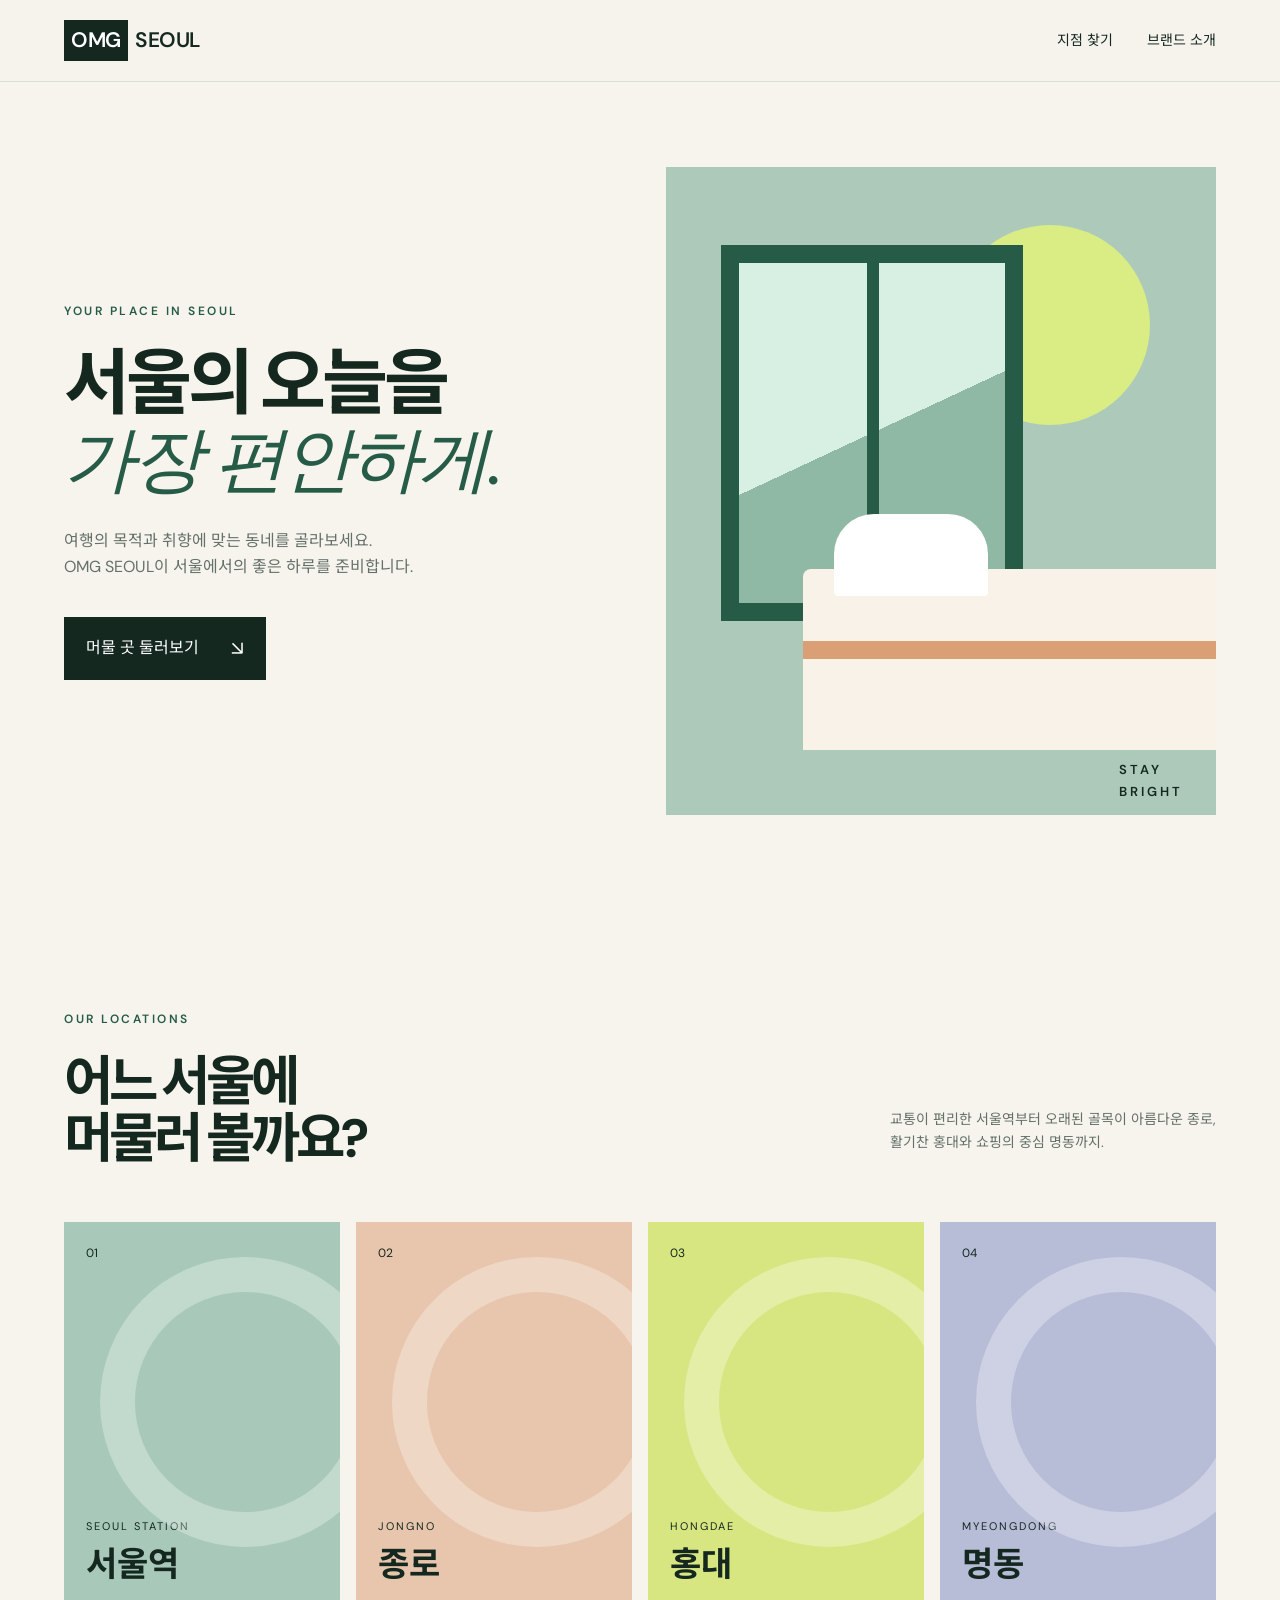
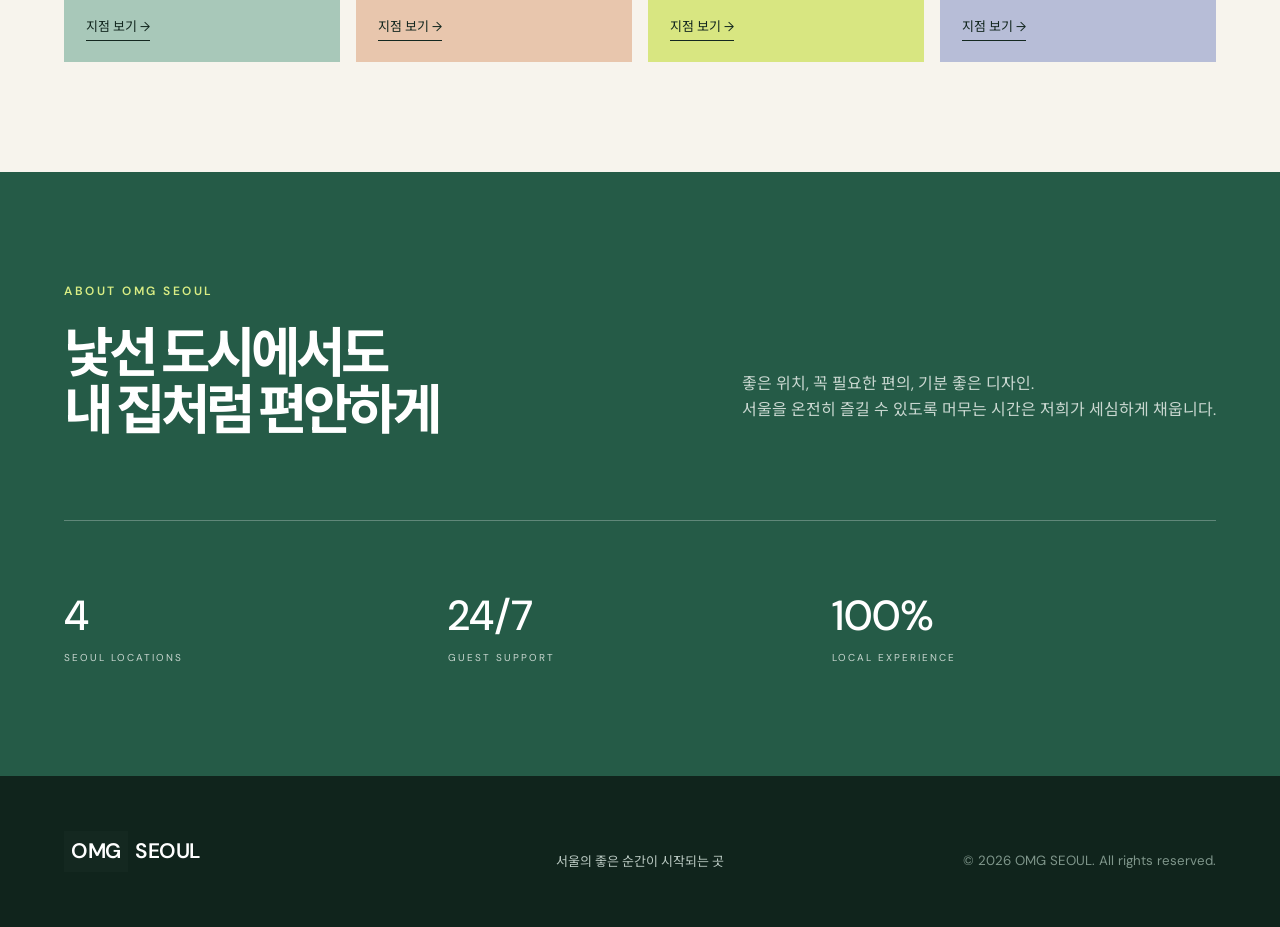
==== index.html @ 1f84d7d9 "Build responsive OMG SEOUL accommodation site" ====
<!doctype html>
<html lang="ko">
<head>
  <meta charset="utf-8">
  <meta name="viewport" content="width=device-width, initial-scale=1">
  <meta name="description" content="서울역, 종로, 홍대, 명동에서 만나는 편안한 서울 스테이, OMG SEOUL">
  <title>OMG SEOUL | 서울에서 만나는 나만의 스테이</title>
  <link rel="stylesheet" href="css/style.css">
  <script src="js/site.js" defer></script>
</head>
<body>
  <header class="site-header">
    <a class="brand" href="index.html" aria-label="OMG SEOUL 홈"><span>OMG</span> SEOUL</a>
    <nav aria-label="주요 메뉴">
      <a href="#locations">지점 찾기</a><a href="#about">브랜드 소개</a>
    </nav>
  </header>

  <main>
    <section class="hero">
      <div class="hero-copy">
        <p class="eyebrow">YOUR PLACE IN SEOUL</p>
        <h1>서울의 오늘을<br><em>가장 편안하게.</em></h1>
        <p class="hero-lead">여행의 목적과 취향에 맞는 동네를 골라보세요.<br>OMG SEOUL이 서울에서의 좋은 하루를 준비합니다.</p>
        <a class="button button-dark" href="#locations">머물 곳 둘러보기 <span>↘</span></a>
      </div>
      <div class="hero-visual" role="img" aria-label="햇살이 드는 OMG SEOUL 객실 일러스트">
        <div class="sun"></div><div class="window"></div><div class="bed"><span></span></div>
        <p>STAY<br>BRIGHT</p>
      </div>
    </section>

    <section class="locations section" id="locations">
      <div class="section-heading">
        <div><p class="eyebrow">OUR LOCATIONS</p><h2>어느 서울에<br>머물러 볼까요?</h2></div>
        <p>교통이 편리한 서울역부터 오래된 골목이 아름다운 종로,<br>활기찬 홍대와 쇼핑의 중심 명동까지.</p>
      </div>
      <div class="location-grid">
        <a class="location-card card-seoul" href="seoul-station.html"><span class="card-number">01</span><div><p>SEOUL STATION</p><h3>서울역</h3><span class="card-link">지점 보기 →</span></div></a>
        <a class="location-card card-jongno" href="jongno.html"><span class="card-number">02</span><div><p>JONGNO</p><h3>종로</h3><span class="card-link">지점 보기 →</span></div></a>
        <a class="location-card card-hongdae" href="hongdae.html"><span class="card-number">03</span><div><p>HONGDAE</p><h3>홍대</h3><span class="card-link">지점 보기 →</span></div></a>
        <a class="location-card card-myeongdong" href="myeongdong.html"><span class="card-number">04</span><div><p>MYEONGDONG</p><h3>명동</h3><span class="card-link">지점 보기 →</span></div></a>
      </div>
    </section>

    <section class="about section" id="about">
      <p class="eyebrow">ABOUT OMG SEOUL</p>
      <div><h2>낯선 도시에서도<br>내 집처럼 편안하게</h2><p>좋은 위치, 꼭 필요한 편의, 기분 좋은 디자인.<br>서울을 온전히 즐길 수 있도록 머무는 시간은 저희가 세심하게 채웁니다.</p></div>
      <ul><li><strong>4</strong><span>SEOUL LOCATIONS</span></li><li><strong>24/7</strong><span>GUEST SUPPORT</span></li><li><strong>100%</strong><span>LOCAL EXPERIENCE</span></li></ul>
    </section>
  </main>
  <footer><a class="brand" href="index.html"><span>OMG</span> SEOUL</a><p>서울의 좋은 순간이 시작되는 곳</p><small>© 2026 OMG SEOUL. All rights reserved.</small></footer>
</body>
</html>
---- css/style.css ----
@import url('https://fonts.googleapis.com/css2?family=DM+Sans:wght@400;500;600&family=Noto+Sans+KR:wght@400;500;600;700&display=swap');
:root{--ink:#142820;--cream:#f7f4ed;--green:#255b47;--lime:#d9ed84;--line:#d8ded7;--white:#fff;--muted:#647169}*{box-sizing:border-box}html{scroll-behavior:smooth}body{margin:0;background:var(--cream);color:var(--ink);font-family:'DM Sans','Noto Sans KR',sans-serif;line-height:1.65}a{color:inherit;text-decoration:none}.site-header{height:82px;padding:0 5vw;display:flex;align-items:center;justify-content:space-between;background:rgba(247,244,237,.94);border-bottom:1px solid var(--line);position:relative;z-index:5}.brand{font-size:21px;font-weight:600;letter-spacing:-.5px}.brand span{display:inline-block;background:var(--ink);color:white;padding:3px 7px;margin-right:3px}.site-header nav{display:flex;gap:34px;font-size:14px}.hero{min-height:calc(100vh - 82px);display:grid;grid-template-columns:1fr 1fr;padding:5vw;gap:4vw;align-items:center}.eyebrow{font-size:12px;font-weight:600;letter-spacing:2.5px;color:var(--green);margin:0 0 24px}.hero h1,.section h2,.property-title{font-size:clamp(44px,5.6vw,82px);line-height:1.06;letter-spacing:-4px;margin:0}.hero h1 em{font-family:serif;font-weight:400;color:var(--green)}.hero-lead{color:var(--muted);font-size:16px;margin:30px 0 36px}.button{border:0;display:inline-flex;align-items:center;justify-content:center;gap:32px;padding:15px 22px;font:600 14px inherit;cursor:pointer}.button-dark{background:var(--ink);color:white}.button-dark span{font-size:20px}.hero-visual{height:min(650px,72vh);background:#adc9ba;position:relative;overflow:hidden}.sun{width:200px;height:200px;border-radius:50%;background:var(--lime);position:absolute;right:12%;top:9%}.window{position:absolute;width:55%;height:58%;left:10%;top:12%;border:18px solid var(--green);background:linear-gradient(155deg,#d8f0e4 50%,#8fb9a5 50%)}.window:after{content:"";position:absolute;left:48%;top:0;width:12px;height:100%;background:var(--green)}.bed{position:absolute;width:80%;height:28%;background:#f8f2e8;right:-5%;bottom:10%;border-radius:8px 0 0 0}.bed:before{content:"";position:absolute;width:35%;height:45%;background:#fff;left:7%;top:-30%;border-radius:40px 40px 4px 4px}.bed span{position:absolute;inset:40% 0 auto;height:18px;background:#db9f76}.hero-visual>p{position:absolute;right:6%;bottom:0;font-weight:600;font-size:13px;letter-spacing:3px}.section{padding:110px 5vw}.section-heading{display:flex;justify-content:space-between;align-items:end;margin-bottom:54px}.section h2{font-size:clamp(38px,4.2vw,62px)}.section-heading>p{color:var(--muted);font-size:14px}.location-grid{display:grid;grid-template-columns:repeat(4,1fr);gap:16px}.location-card{height:440px;padding:22px;display:flex;flex-direction:column;justify-content:space-between;transition:transform .25s,box-shadow .25s;overflow:hidden;position:relative}.location-card:hover{transform:translateY(-7px);box-shadow:0 18px 35px #1834291e}.location-card:before{content:"";position:absolute;width:220px;height:220px;border-radius:50%;right:-50px;top:35px;border:35px solid rgba(255,255,255,.3)}.card-seoul{background:#a8c8b9}.card-jongno{background:#e8c6ad}.card-hongdae{background:#d8e681}.card-myeongdong{background:#b7bdd7}.card-number{font-size:12px}.location-card p{font-size:11px;letter-spacing:2px;margin:0}.location-card h3{font-size:34px;margin:2px 0 20px}.card-link{font-size:13px;border-bottom:1px solid;padding-bottom:5px}.about{background:var(--green);color:white}.about>.eyebrow{color:var(--lime)}.about>div{display:flex;align-items:end;justify-content:space-between}.about>div p{color:#c9d7d0}.about ul{list-style:none;padding:60px 0 0;margin:80px 0 0;border-top:1px solid #ffffff45;display:grid;grid-template-columns:repeat(3,1fr)}.about li{display:flex;flex-direction:column}.about strong{font-size:42px;font-weight:500}.about li span{font-size:10px;letter-spacing:2px;color:#c9d7d0}footer{padding:55px 5vw;background:#10241c;color:white;display:grid;grid-template-columns:1fr 1fr 1fr;align-items:end}footer p{margin:0;text-align:center;color:#b8c7c0;font-size:13px}footer small{text-align:right;color:#7f968b}
/* property */.property-hero{padding:70px 5vw 50px}.breadcrumb{font-size:12px;color:var(--muted);margin-bottom:55px}.breadcrumb span{margin:0 10px}.property-title{font-size:clamp(48px,7vw,90px)}.property-title small{font-size:12px;letter-spacing:3px;display:block;color:var(--green);margin-bottom:18px}.property-subtitle{display:flex;justify-content:space-between;align-items:end;margin-top:35px;color:var(--muted)}.property-subtitle p{max-width:530px}.property-gallery{margin:0 5vw;display:grid;grid-template-columns:2fr 1fr;grid-template-rows:240px 240px;gap:12px}.photo-placeholder{background:#ccd9d2;display:flex;align-items:center;justify-content:center;color:#4b695c;font-size:12px;letter-spacing:2px;position:relative;overflow:hidden}.photo-placeholder:first-child{grid-row:1/3;background:linear-gradient(145deg,#abc8b8,#e8e0ce)}.photo-placeholder:before{content:"";width:48%;height:40%;background:#f7f4ed;position:absolute;bottom:12%;left:28%;box-shadow:0 -30px 0 #fff}.photo-placeholder span{position:relative;z-index:1;background:#ffffffbb;padding:8px 12px}.property-content{padding:100px 5vw;display:grid;grid-template-columns:minmax(0,2fr) minmax(280px,1fr);gap:9vw}.info-section{padding:45px 0;border-top:1px solid var(--line)}.info-section:first-child{padding-top:0;border:0}.info-section h2{font-size:27px;letter-spacing:-1px;margin:0 0 20px}.info-section p{color:var(--muted)}.room-card{background:white;padding:25px;display:flex;justify-content:space-between;align-items:center;margin-top:18px}.room-card strong{display:block}.room-card span{font-size:13px;color:var(--muted)}.amenities{display:grid;grid-template-columns:repeat(3,1fr);gap:12px;padding:0;list-style:none}.amenities li{background:#e9eee9;padding:19px 15px;font-size:13px}.amenities b{display:block;font-size:20px;margin-bottom:5px}.time-grid{display:grid;grid-template-columns:1fr 1fr;gap:12px}.time-grid div{border:1px solid var(--line);padding:20px}.time-grid span{font-size:11px;letter-spacing:1.5px;color:var(--muted)}.time-grid strong{font-size:21px;display:block}.map{height:260px;background:#dce2d9;position:relative;display:flex;align-items:center;justify-content:center;color:var(--green);font-size:13px}.map:before,.map:after{content:"";position:absolute;background:#c0cabf}.map:before{width:100%;height:2px;transform:rotate(-16deg)}.map:after{height:100%;width:2px;transform:rotate(25deg)}.pin{width:46px;height:46px;border-radius:50% 50% 50% 0;background:var(--green);transform:rotate(-45deg);z-index:1}.pin:after{content:"";width:14px;height:14px;background:var(--lime);position:absolute;border-radius:50%;top:16px;left:16px}.booking-card{background:var(--white);padding:30px;position:sticky;top:30px;align-self:start;box-shadow:0 12px 35px #15281f12}.booking-card h2{font-size:23px;margin-top:0}.booking-card p{color:var(--muted);font-size:13px}.booking-button{width:100%;background:var(--green);color:white;margin-top:20px}.booking-note{display:none;padding:13px;background:#f0f3e7;color:var(--green)!important;text-align:center}.booking-note.show{display:block}.booking-meta{border-top:1px solid var(--line);margin-top:25px;padding-top:20px;font-size:12px;color:var(--muted)}
@media(max-width:800px){.site-header{height:66px}.site-header nav{gap:18px}.site-header nav a:last-child{display:none}.hero{grid-template-columns:1fr;padding:55px 5vw}.hero h1,.property-title{letter-spacing:-2.5px}.hero-visual{height:440px}.section{padding:75px 5vw}.section-heading,.about>div{display:block}.section-heading>p,.about>div p{margin-top:30px}.location-grid{grid-template-columns:1fr 1fr}.location-card{height:330px}.about ul{margin-top:50px;padding-top:35px}.about strong{font-size:30px}footer{grid-template-columns:1fr;gap:18px;text-align:center}footer p,footer small{text-align:center}.property-hero{padding-top:40px}.property-subtitle{display:block}.property-gallery{grid-template-columns:1fr 1fr;grid-template-rows:330px 150px}.photo-placeholder:first-child{grid-column:1/3;grid-row:auto}.property-content{grid-template-columns:1fr;padding-top:70px}.booking-card{position:static;grid-row:1}.amenities{grid-template-columns:1fr 1fr}}
@media(max-width:480px){.brand{font-size:17px}.site-header nav{font-size:12px}.hero{min-height:auto}.hero h1{font-size:45px}.hero-visual{height:350px}.window{border-width:12px}.location-grid{grid-template-columns:1fr}.location-card{height:270px}.about ul{grid-template-columns:1fr;gap:28px}.property-gallery{grid-template-rows:260px 120px}.property-content{gap:40px}.amenities{grid-template-columns:1fr 1fr}.room-card{align-items:flex-start;gap:15px}.time-grid{grid-template-columns:1fr}}
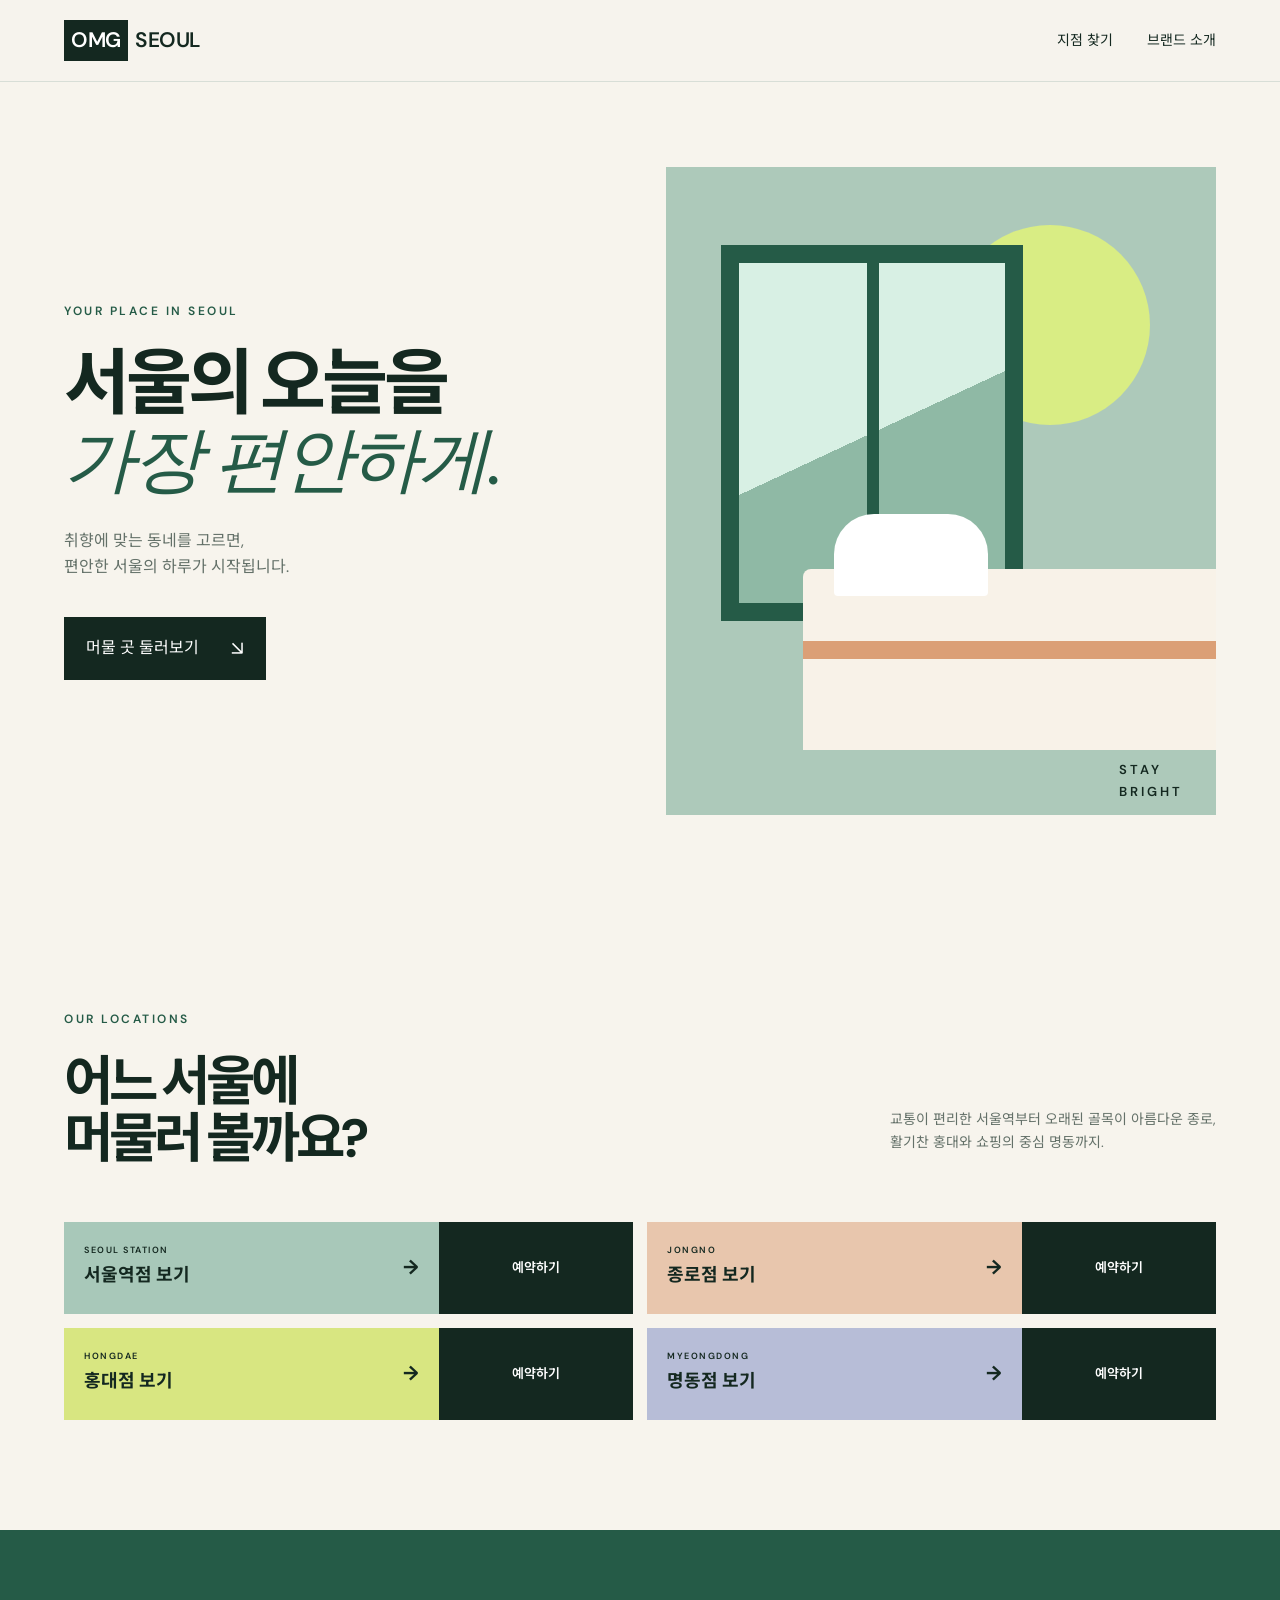
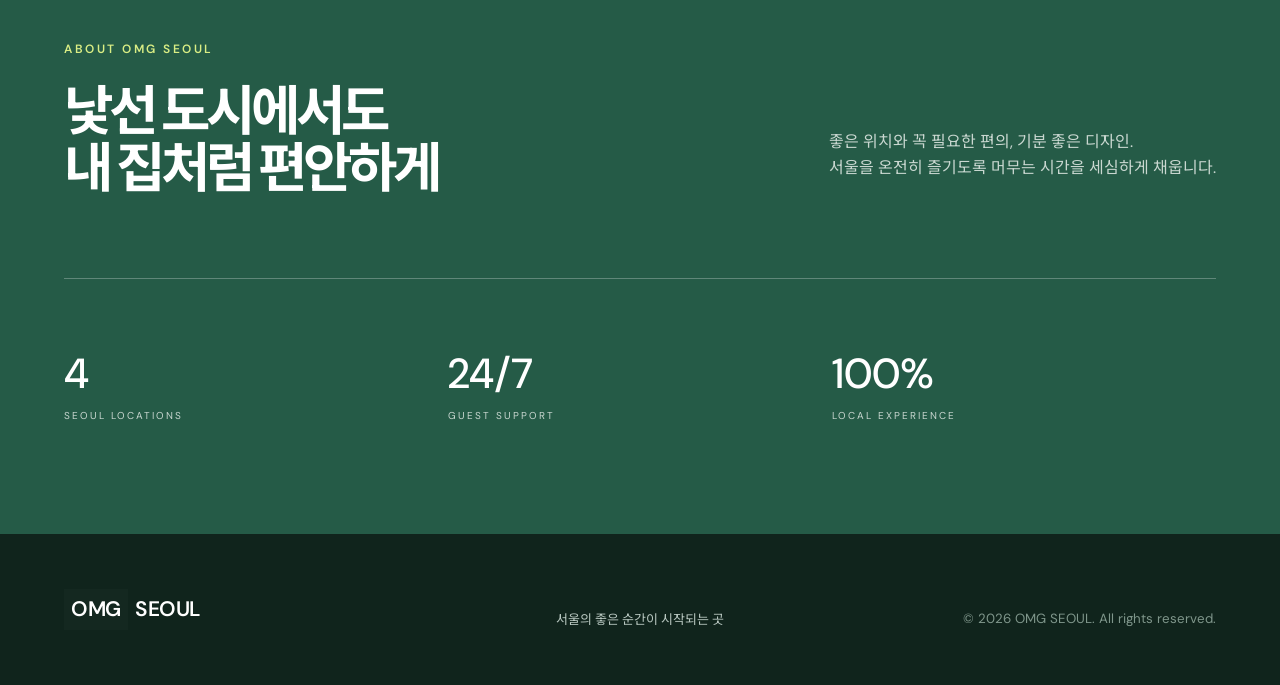
==== commit 50d68ed5: "Optimize OMG Seoul pages for mobile" ====
--- a/index.html
+++ b/index.html
@@ -21,7 +21,7 @@
       <div class="hero-copy">
         <p class="eyebrow">YOUR PLACE IN SEOUL</p>
         <h1>서울의 오늘을<br><em>가장 편안하게.</em></h1>
-        <p class="hero-lead">여행의 목적과 취향에 맞는 동네를 골라보세요.<br>OMG SEOUL이 서울에서의 좋은 하루를 준비합니다.</p>
+        <p class="hero-lead">취향에 맞는 동네를 고르면,<br>편안한 서울의 하루가 시작됩니다.</p>
         <a class="button button-dark" href="#locations">머물 곳 둘러보기 <span>↘</span></a>
       </div>
       <div class="hero-visual" role="img" aria-label="햇살이 드는 OMG SEOUL 객실 일러스트">
@@ -36,16 +36,16 @@
         <p>교통이 편리한 서울역부터 오래된 골목이 아름다운 종로,<br>활기찬 홍대와 쇼핑의 중심 명동까지.</p>
       </div>
       <div class="location-grid">
-        <a class="location-card card-seoul" href="seoul-station.html"><span class="card-number">01</span><div><p>SEOUL STATION</p><h3>서울역</h3><span class="card-link">지점 보기 →</span></div></a>
-        <a class="location-card card-jongno" href="jongno.html"><span class="card-number">02</span><div><p>JONGNO</p><h3>종로</h3><span class="card-link">지점 보기 →</span></div></a>
-        <a class="location-card card-hongdae" href="hongdae.html"><span class="card-number">03</span><div><p>HONGDAE</p><h3>홍대</h3><span class="card-link">지점 보기 →</span></div></a>
-        <a class="location-card card-myeongdong" href="myeongdong.html"><span class="card-number">04</span><div><p>MYEONGDONG</p><h3>명동</h3><span class="card-link">지점 보기 →</span></div></a>
+        <div class="location-row card-seoul"><a class="location-detail" href="seoul-station.html"><span><small>SEOUL STATION</small>서울역점 보기</span><b>→</b></a><a class="location-book" href="https://beds24.com/booking2.php?propid=257061" target="_blank" rel="noopener noreferrer">예약하기</a></div>
+        <div class="location-row card-jongno"><a class="location-detail" href="jongno.html"><span><small>JONGNO</small>종로점 보기</span><b>→</b></a><a class="location-book" href="https://beds24.com/booking2.php?propid=263294" target="_blank" rel="noopener noreferrer">예약하기</a></div>
+        <div class="location-row card-hongdae"><a class="location-detail" href="hongdae.html"><span><small>HONGDAE</small>홍대점 보기</span><b>→</b></a><a class="location-book" href="https://beds24.com/booking2.php?propid=263281" target="_blank" rel="noopener noreferrer">예약하기</a></div>
+        <div class="location-row card-myeongdong"><a class="location-detail" href="myeongdong.html"><span><small>MYEONGDONG</small>명동점 보기</span><b>→</b></a><a class="location-book" href="https://beds24.com/booking2.php?propid=329251" target="_blank" rel="noopener noreferrer">예약하기</a></div>
       </div>
     </section>
 
     <section class="about section" id="about">
       <p class="eyebrow">ABOUT OMG SEOUL</p>
-      <div><h2>낯선 도시에서도<br>내 집처럼 편안하게</h2><p>좋은 위치, 꼭 필요한 편의, 기분 좋은 디자인.<br>서울을 온전히 즐길 수 있도록 머무는 시간은 저희가 세심하게 채웁니다.</p></div>
+      <div><h2>낯선 도시에서도<br>내 집처럼 편안하게</h2><p>좋은 위치와 꼭 필요한 편의, 기분 좋은 디자인.<br>서울을 온전히 즐기도록 머무는 시간을 세심하게 채웁니다.</p></div>
       <ul><li><strong>4</strong><span>SEOUL LOCATIONS</span></li><li><strong>24/7</strong><span>GUEST SUPPORT</span></li><li><strong>100%</strong><span>LOCAL EXPERIENCE</span></li></ul>
     </section>
   </main>
--- a/css/style.css
+++ b/css/style.css
@@ -3,3 +3,17 @@
 /* property */.property-hero{padding:70px 5vw 50px}.breadcrumb{font-size:12px;color:var(--muted);margin-bottom:55px}.breadcrumb span{margin:0 10px}.property-title{font-size:clamp(48px,7vw,90px)}.property-title small{font-size:12px;letter-spacing:3px;display:block;color:var(--green);margin-bottom:18px}.property-subtitle{display:flex;justify-content:space-between;align-items:end;margin-top:35px;color:var(--muted)}.property-subtitle p{max-width:530px}.property-gallery{margin:0 5vw;display:grid;grid-template-columns:2fr 1fr;grid-template-rows:240px 240px;gap:12px}.photo-placeholder{background:#ccd9d2;display:flex;align-items:center;justify-content:center;color:#4b695c;font-size:12px;letter-spacing:2px;position:relative;overflow:hidden}.photo-placeholder:first-child{grid-row:1/3;background:linear-gradient(145deg,#abc8b8,#e8e0ce)}.photo-placeholder:before{content:"";width:48%;height:40%;background:#f7f4ed;position:absolute;bottom:12%;left:28%;box-shadow:0 -30px 0 #fff}.photo-placeholder span{position:relative;z-index:1;background:#ffffffbb;padding:8px 12px}.property-content{padding:100px 5vw;display:grid;grid-template-columns:minmax(0,2fr) minmax(280px,1fr);gap:9vw}.info-section{padding:45px 0;border-top:1px solid var(--line)}.info-section:first-child{padding-top:0;border:0}.info-section h2{font-size:27px;letter-spacing:-1px;margin:0 0 20px}.info-section p{color:var(--muted)}.room-card{background:white;padding:25px;display:flex;justify-content:space-between;align-items:center;margin-top:18px}.room-card strong{display:block}.room-card span{font-size:13px;color:var(--muted)}.amenities{display:grid;grid-template-columns:repeat(3,1fr);gap:12px;padding:0;list-style:none}.amenities li{background:#e9eee9;padding:19px 15px;font-size:13px}.amenities b{display:block;font-size:20px;margin-bottom:5px}.time-grid{display:grid;grid-template-columns:1fr 1fr;gap:12px}.time-grid div{border:1px solid var(--line);padding:20px}.time-grid span{font-size:11px;letter-spacing:1.5px;color:var(--muted)}.time-grid strong{font-size:21px;display:block}.map{height:260px;background:#dce2d9;position:relative;display:flex;align-items:center;justify-content:center;color:var(--green);font-size:13px}.map:before,.map:after{content:"";position:absolute;background:#c0cabf}.map:before{width:100%;height:2px;transform:rotate(-16deg)}.map:after{height:100%;width:2px;transform:rotate(25deg)}.pin{width:46px;height:46px;border-radius:50% 50% 50% 0;background:var(--green);transform:rotate(-45deg);z-index:1}.pin:after{content:"";width:14px;height:14px;background:var(--lime);position:absolute;border-radius:50%;top:16px;left:16px}.booking-card{background:var(--white);padding:30px;position:sticky;top:30px;align-self:start;box-shadow:0 12px 35px #15281f12}.booking-card h2{font-size:23px;margin-top:0}.booking-card p{color:var(--muted);font-size:13px}.booking-button{width:100%;background:var(--green);color:white;margin-top:20px}.booking-note{display:none;padding:13px;background:#f0f3e7;color:var(--green)!important;text-align:center}.booking-note.show{display:block}.booking-meta{border-top:1px solid var(--line);margin-top:25px;padding-top:20px;font-size:12px;color:var(--muted)}
 @media(max-width:800px){.site-header{height:66px}.site-header nav{gap:18px}.site-header nav a:last-child{display:none}.hero{grid-template-columns:1fr;padding:55px 5vw}.hero h1,.property-title{letter-spacing:-2.5px}.hero-visual{height:440px}.section{padding:75px 5vw}.section-heading,.about>div{display:block}.section-heading>p,.about>div p{margin-top:30px}.location-grid{grid-template-columns:1fr 1fr}.location-card{height:330px}.about ul{margin-top:50px;padding-top:35px}.about strong{font-size:30px}footer{grid-template-columns:1fr;gap:18px;text-align:center}footer p,footer small{text-align:center}.property-hero{padding-top:40px}.property-subtitle{display:block}.property-gallery{grid-template-columns:1fr 1fr;grid-template-rows:330px 150px}.photo-placeholder:first-child{grid-column:1/3;grid-row:auto}.property-content{grid-template-columns:1fr;padding-top:70px}.booking-card{position:static;grid-row:1}.amenities{grid-template-columns:1fr 1fr}}
 @media(max-width:480px){.brand{font-size:17px}.site-header nav{font-size:12px}.hero{min-height:auto}.hero h1{font-size:45px}.hero-visual{height:350px}.window{border-width:12px}.location-grid{grid-template-columns:1fr}.location-card{height:270px}.about ul{grid-template-columns:1fr;gap:28px}.property-gallery{grid-template-rows:260px 120px}.property-content{gap:40px}.amenities{grid-template-columns:1fr 1fr}.room-card{align-items:flex-start;gap:15px}.time-grid{grid-template-columns:1fr}}
+
+/* Compact location actions */
+.location-grid{grid-template-columns:1fr 1fr;gap:14px}.location-row{display:grid;grid-template-columns:minmax(0,1.45fr) minmax(108px,.75fr);min-height:92px}.location-detail,.location-book{display:flex;align-items:center;padding:18px 20px}.location-detail{justify-content:space-between;font-size:18px;font-weight:700}.location-detail small{display:block;font-size:9px;line-height:1.2;letter-spacing:1.5px;font-weight:600;margin-bottom:5px}.location-detail b{font-size:20px}.location-book{justify-content:center;background:var(--ink);color:#fff;font-size:13px;font-weight:600}.location-row a{transition:filter .2s,transform .2s}.location-row a:hover{filter:brightness(.94)}.location-row a:focus-visible{outline:3px solid var(--green);outline-offset:-3px}
+
+@media(max-width:800px){
+  body{line-height:1.5;overflow-x:hidden}.site-header{height:56px;padding:0 18px}.site-header nav{gap:14px}.brand span{padding:2px 6px}
+  .hero{min-height:0;grid-template-columns:minmax(0,1.15fr) minmax(120px,.85fr);padding:26px 18px;gap:14px}.hero h1{font-size:clamp(35px,9.8vw,48px);letter-spacing:-2.5px}.hero .eyebrow{margin-bottom:10px}.hero-lead{font-size:13px;margin:14px 0 18px}.hero .button{padding:10px 14px;gap:16px}.hero-visual{height:250px}.sun{width:90px;height:90px}.window{border-width:9px}.bed{bottom:8%}
+  .section{padding:34px 18px}.section-heading{display:flex;align-items:end;margin-bottom:18px;gap:12px}.section-heading h2{font-size:30px;letter-spacing:-1.5px}.section-heading .eyebrow{margin-bottom:8px}.section-heading>p{font-size:11px;line-height:1.5;margin:0;max-width:44%}.location-grid{grid-template-columns:1fr;gap:7px}.location-row{min-height:58px;grid-template-columns:minmax(0,1.55fr) minmax(96px,.75fr)}.location-detail,.location-book{padding:9px 14px}.location-detail{font-size:15px}.location-detail small{font-size:8px;margin-bottom:2px}.location-book{font-size:12px}
+  .about{padding-top:30px;padding-bottom:30px}.about>.eyebrow{margin-bottom:10px}.about>div{display:grid;grid-template-columns:1fr 1fr;gap:18px;align-items:end}.about h2{font-size:27px;letter-spacing:-1.5px}.about>div p{font-size:12px;line-height:1.55;margin:0;display:-webkit-box;-webkit-line-clamp:3;-webkit-box-orient:vertical;overflow:hidden}.about ul{grid-template-columns:repeat(3,1fr);gap:8px;margin:24px 0 0;padding:18px 0 0}.about strong{font-size:24px}.about li span{font-size:8px;letter-spacing:1px}footer{padding:24px 18px;gap:7px}footer p{display:none}
+  .property-hero{padding:25px 18px 22px}.breadcrumb{margin-bottom:18px}.property-title{font-size:42px}.property-title small{margin-bottom:7px}.property-subtitle{display:grid;grid-template-columns:1fr 1fr;gap:18px;margin-top:16px;align-items:end}.property-subtitle h2{font-size:18px;line-height:1.25;margin:0}.property-subtitle p{font-size:12px;line-height:1.5;margin:0;display:-webkit-box;-webkit-line-clamp:3;-webkit-box-orient:vertical;overflow:hidden}.property-gallery{margin:0 18px;display:block;height:180px}.photo-placeholder{display:none;height:100%}.photo-placeholder:first-child{display:flex}.property-content{padding:22px 18px 30px;gap:20px}.booking-card{padding:18px;box-shadow:none;border:1px solid var(--line)}.booking-card .eyebrow{margin-bottom:5px}.booking-card h2{font-size:20px;margin:0}.booking-card p{margin:5px 0}.booking-button{margin-top:10px;padding:11px}.booking-meta{margin-top:10px;padding-top:9px}.info-section{padding:18px 0}.info-section h2{font-size:19px;margin-bottom:9px}.info-section p{font-size:12px;margin:7px 0}.stay-intro .eyebrow{margin-bottom:5px}.room-card{padding:12px;margin-top:8px}.room-card span{font-size:11px}.amenities{grid-template-columns:repeat(3,1fr);gap:6px}.amenities li{padding:9px 7px;font-size:11px}.amenities b{display:inline;font-size:13px;margin-right:3px}.time-grid{grid-template-columns:1fr 1fr;gap:7px}.time-grid div{padding:10px}.time-grid strong{font-size:15px}.map{height:120px}.map span{bottom:10px!important}footer .brand{justify-self:center}
+}
+@media(max-width:480px){
+  .hero{grid-template-columns:1fr 112px}.hero h1{font-size:36px}.hero-visual{height:205px}.hero-visual>p{font-size:8px}.section-heading>p{display:none}.about>div{grid-template-columns:1fr 1.1fr}.property-gallery{height:150px}.property-content{gap:16px}
+}
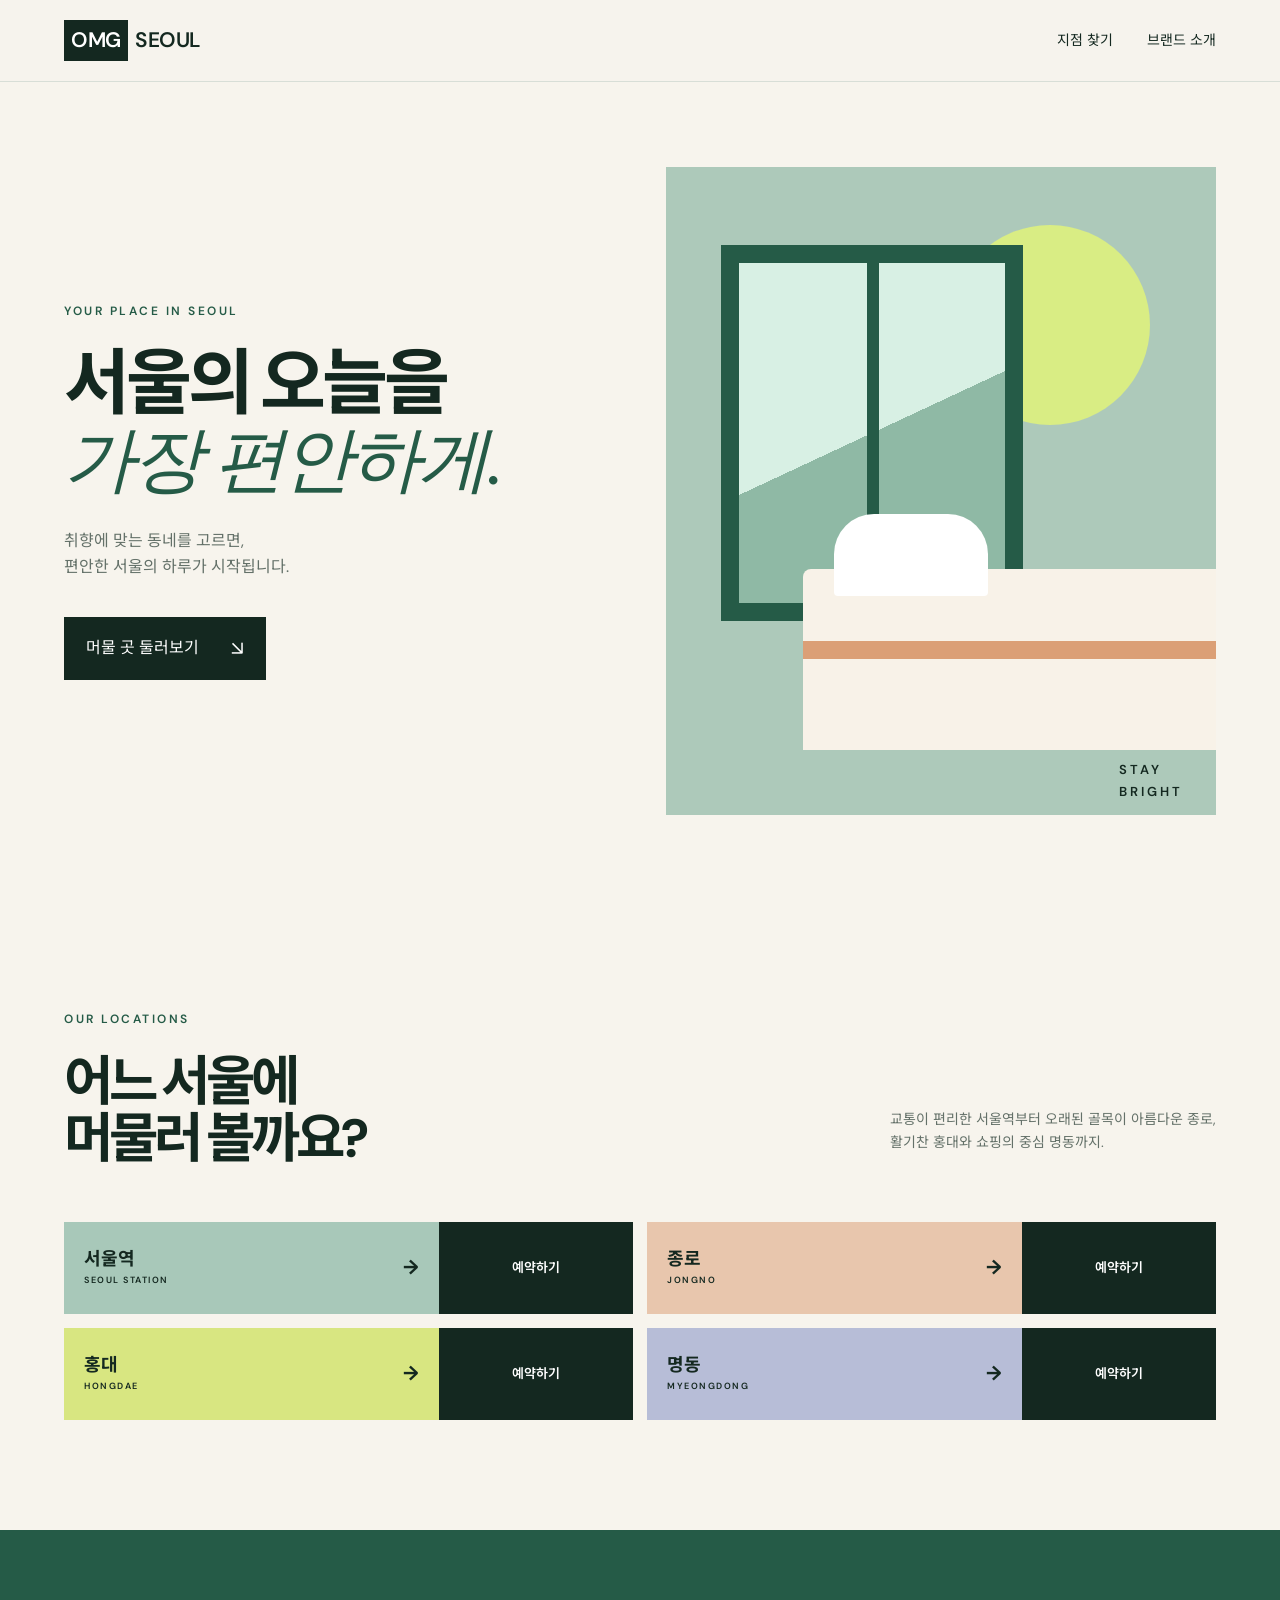
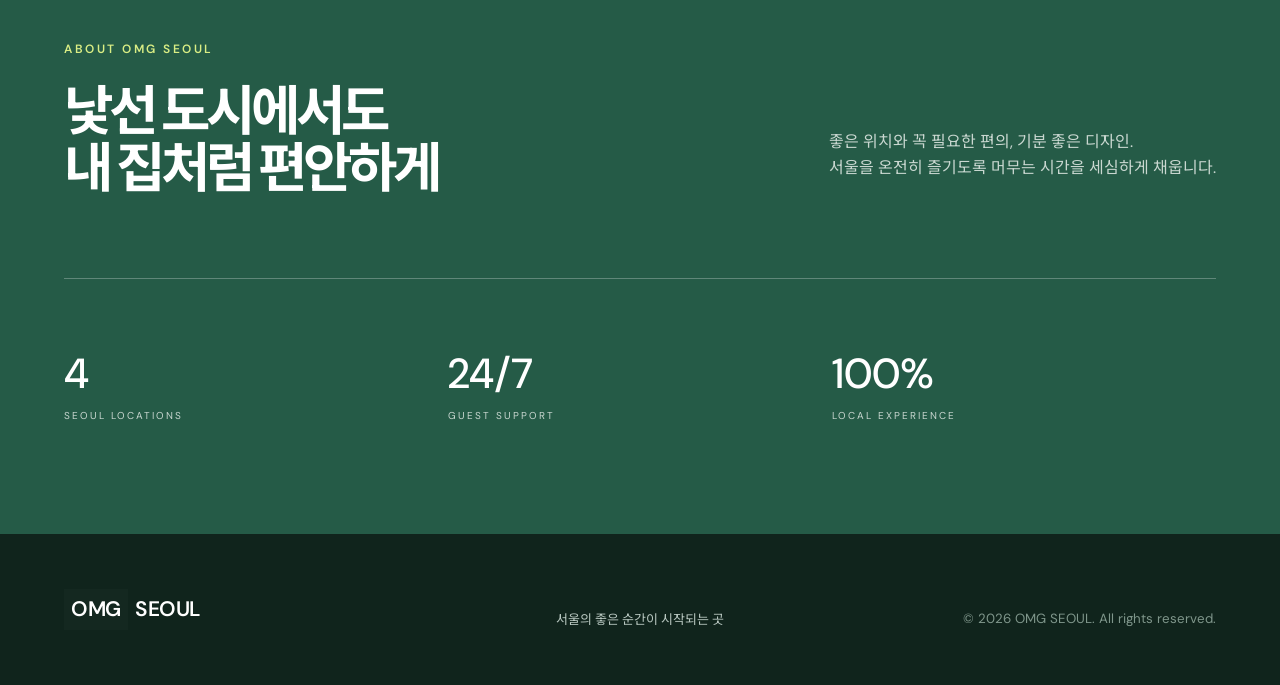
==== commit 77b2b650: "Refine compact mobile layouts" ====
--- a/index.html
+++ b/index.html
@@ -36,10 +36,10 @@
         <p>교통이 편리한 서울역부터 오래된 골목이 아름다운 종로,<br>활기찬 홍대와 쇼핑의 중심 명동까지.</p>
       </div>
       <div class="location-grid">
-        <div class="location-row card-seoul"><a class="location-detail" href="seoul-station.html"><span><small>SEOUL STATION</small>서울역점 보기</span><b>→</b></a><a class="location-book" href="https://beds24.com/booking2.php?propid=257061" target="_blank" rel="noopener noreferrer">예약하기</a></div>
-        <div class="location-row card-jongno"><a class="location-detail" href="jongno.html"><span><small>JONGNO</small>종로점 보기</span><b>→</b></a><a class="location-book" href="https://beds24.com/booking2.php?propid=263294" target="_blank" rel="noopener noreferrer">예약하기</a></div>
-        <div class="location-row card-hongdae"><a class="location-detail" href="hongdae.html"><span><small>HONGDAE</small>홍대점 보기</span><b>→</b></a><a class="location-book" href="https://beds24.com/booking2.php?propid=263281" target="_blank" rel="noopener noreferrer">예약하기</a></div>
-        <div class="location-row card-myeongdong"><a class="location-detail" href="myeongdong.html"><span><small>MYEONGDONG</small>명동점 보기</span><b>→</b></a><a class="location-book" href="https://beds24.com/booking2.php?propid=329251" target="_blank" rel="noopener noreferrer">예약하기</a></div>
+        <div class="location-row card-seoul"><a class="location-detail" href="seoul-station.html"><span>서울역<small>SEOUL STATION</small></span><b>→</b></a><a class="location-book" href="https://beds24.com/booking2.php?propid=257061" target="_blank" rel="noopener noreferrer">예약하기</a></div>
+        <div class="location-row card-jongno"><a class="location-detail" href="jongno.html"><span>종로<small>JONGNO</small></span><b>→</b></a><a class="location-book" href="https://beds24.com/booking2.php?propid=263294" target="_blank" rel="noopener noreferrer">예약하기</a></div>
+        <div class="location-row card-hongdae"><a class="location-detail" href="hongdae.html"><span>홍대<small>HONGDAE</small></span><b>→</b></a><a class="location-book" href="https://beds24.com/booking2.php?propid=263281" target="_blank" rel="noopener noreferrer">예약하기</a></div>
+        <div class="location-row card-myeongdong"><a class="location-detail" href="myeongdong.html"><span>명동<small>MYEONGDONG</small></span><b>→</b></a><a class="location-book" href="https://beds24.com/booking2.php?propid=329251" target="_blank" rel="noopener noreferrer">예약하기</a></div>
       </div>
     </section>
 
--- a/css/style.css
+++ b/css/style.css
@@ -17,3 +17,43 @@
 @media(max-width:480px){
   .hero{grid-template-columns:1fr 112px}.hero h1{font-size:36px}.hero-visual{height:205px}.hero-visual>p{font-size:8px}.section-heading>p{display:none}.about>div{grid-template-columns:1fr 1.1fr}.property-gallery{height:150px}.property-content{gap:16px}
 }
+
+/* Exact compact mobile layout (390px reference viewport) */
+@media(max-width:480px){
+  .site-header{height:56px;max-height:64px;padding-inline:18px}
+  .hero{grid-template-columns:minmax(0,1fr) 112px;padding:32px 18px;gap:14px;align-items:center}
+  .hero h1{font-size:36px;line-height:1.08;letter-spacing:-2px}
+  .hero-lead{font-size:13px;line-height:1.45;margin:14px 0 18px;display:-webkit-box;-webkit-line-clamp:2;-webkit-box-orient:vertical;overflow:hidden}
+  .hero .button{height:52px;padding:0 14px;gap:10px}
+  .hero-visual{height:205px;max-height:220px}
+
+  .locations{padding:32px 18px}
+  .section-heading{margin-bottom:18px}
+  .location-grid{display:grid;grid-template-columns:1fr;gap:10px}
+  .location-row{height:72px;min-height:72px;display:grid;grid-template-columns:minmax(0,68fr) minmax(0,32fr);gap:8px;background:transparent}
+  .location-detail,.location-book{height:72px;padding:0 14px;border-radius:8px;font-size:16px}
+  .location-detail{background:var(--location-color);line-height:1.15}
+  .card-seoul{--location-color:#a8c8b9}.card-jongno{--location-color:#e8c6ad}.card-hongdae{--location-color:#d8e681}.card-myeongdong{--location-color:#b7bdd7}
+  .location-detail small{display:block;font-size:9px;line-height:1.2;letter-spacing:1.4px;margin:5px 0 0}
+  .location-book{background:var(--green);color:#fff;font-size:16px;font-weight:700;border:1px solid var(--green);white-space:nowrap}
+
+  .about{height:auto;max-height:300px;padding:32px 18px}
+  .about>div{display:block}
+  .about h2{font-size:27px;line-height:1.2}
+  .about>div p{margin-top:14px;font-size:12px;line-height:1.5;max-width:100%;display:-webkit-box;-webkit-line-clamp:3;-webkit-box-orient:vertical;overflow:hidden}
+  .about ul{display:none}
+  footer{min-height:0;max-height:150px;padding:22px 18px;gap:6px}
+
+  .property-hero{padding:24px 18px 20px}
+  .property-gallery{height:180px;max-height:220px}
+  .property-content{padding:20px 18px 28px;gap:16px}
+  .property-subtitle p,.stay-intro>p:last-child{display:-webkit-box;-webkit-line-clamp:3;-webkit-box-orient:vertical;overflow:hidden}
+  .booking-card{padding:14px}
+  .booking-button{height:56px;padding:0 14px}
+  .info-section{padding:14px 0}
+  .room-card{display:grid;grid-template-columns:1fr 1fr;padding:10px 12px}
+  .amenities{grid-template-columns:repeat(2,1fr)}
+  .amenities li{padding:8px 7px}
+  .time-grid{grid-template-columns:1fr 1fr}
+  .map{height:120px;max-height:180px}
+}
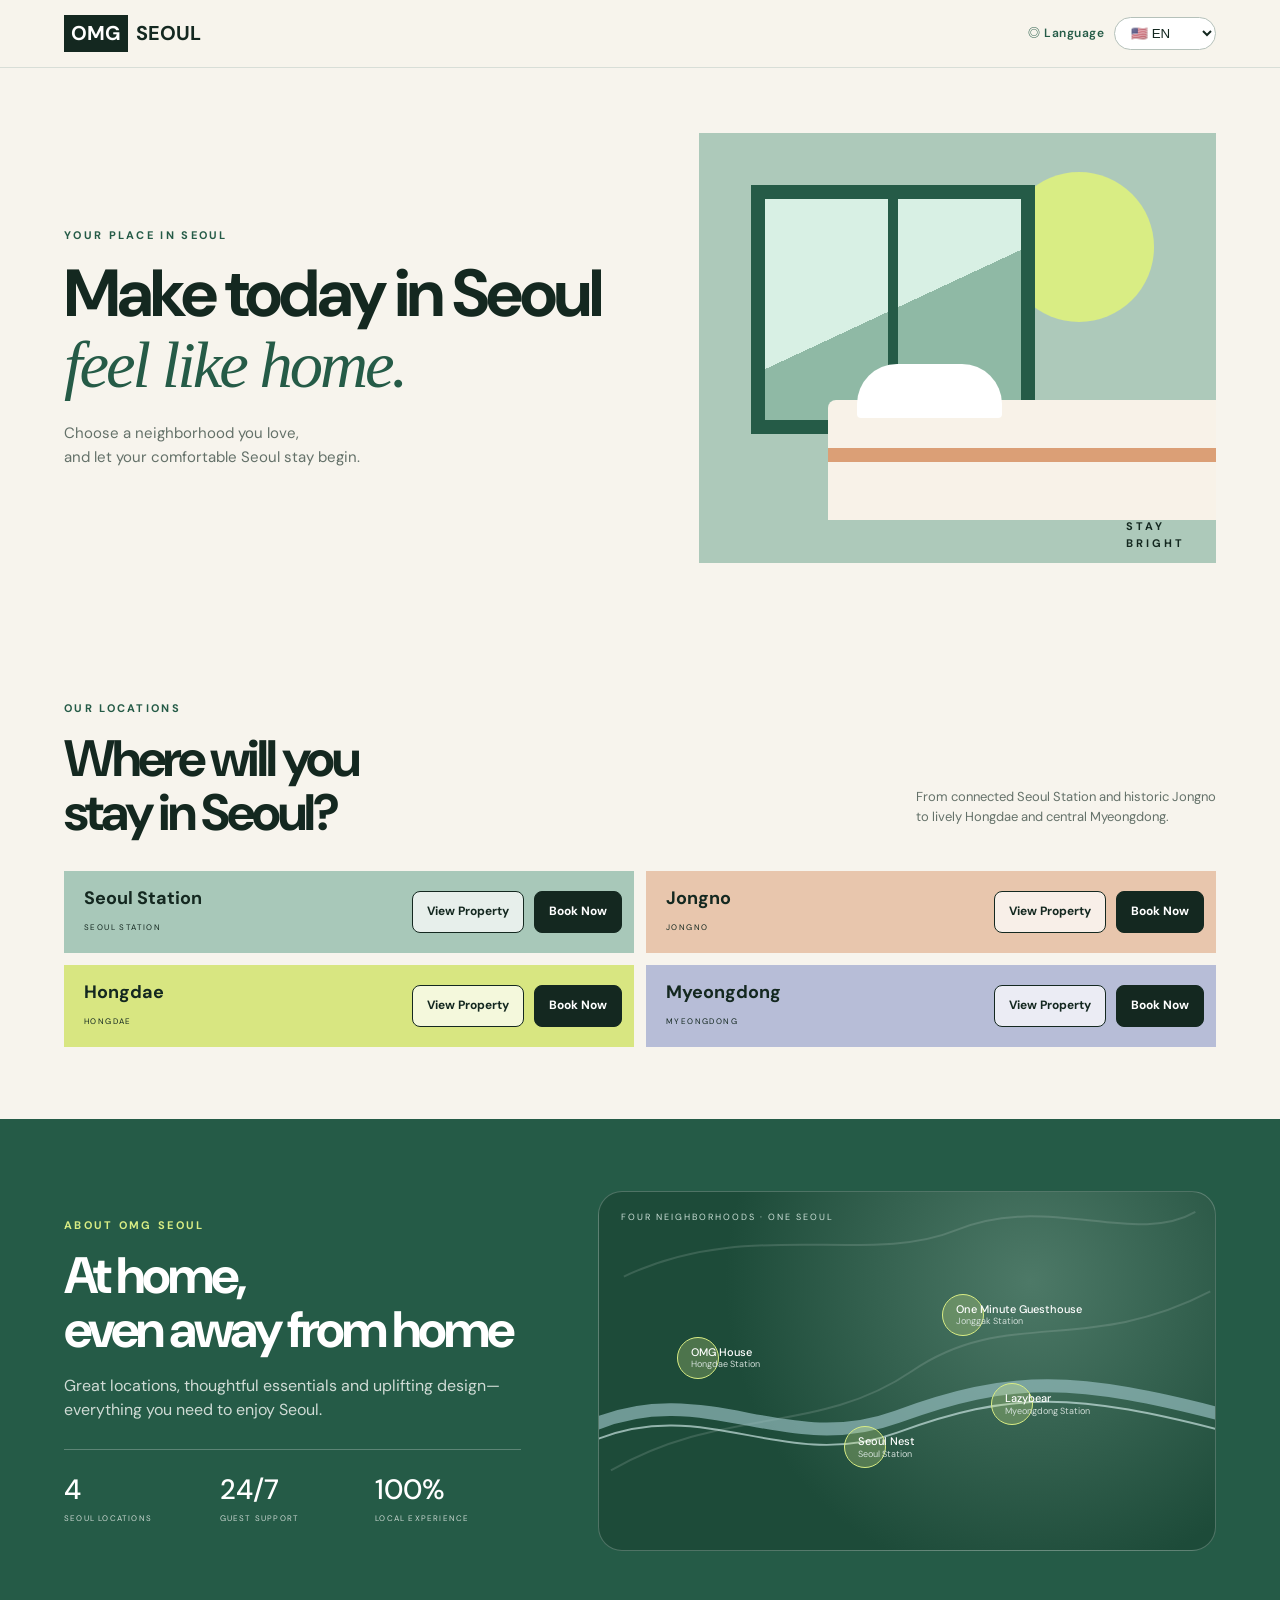
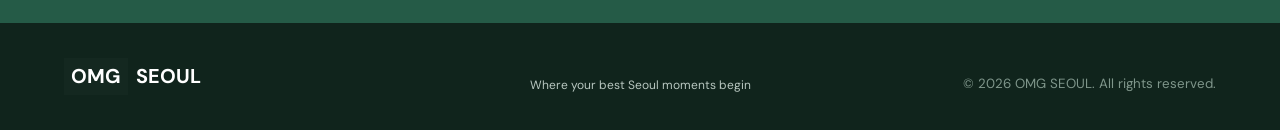
==== commit bc77ceda: "Add multilingual responsive OMG Seoul experience" ====
--- a/index.html
+++ b/index.html
@@ -1,54 +1,41 @@
 <!doctype html>
-<html lang="ko">
+<html lang="en">
 <head>
-  <meta charset="utf-8">
-  <meta name="viewport" content="width=device-width, initial-scale=1">
-  <meta name="description" content="서울역, 종로, 홍대, 명동에서 만나는 편안한 서울 스테이, OMG SEOUL">
-  <title>OMG SEOUL | 서울에서 만나는 나만의 스테이</title>
-  <link rel="stylesheet" href="css/style.css">
-  <script src="js/site.js" defer></script>
+  <meta charset="utf-8"><meta name="viewport" content="width=device-width, initial-scale=1">
+  <meta name="description" content="Comfortable Seoul stays near Seoul Station, Jongno, Hongdae and Myeongdong.">
+  <title>OMG SEOUL | Your place in Seoul</title>
+  <link rel="stylesheet" href="css/style.css"><script src="js/site.js" defer></script>
 </head>
 <body>
   <header class="site-header">
-    <a class="brand" href="index.html" aria-label="OMG SEOUL 홈"><span>OMG</span> SEOUL</a>
-    <nav aria-label="주요 메뉴">
-      <a href="#locations">지점 찾기</a><a href="#about">브랜드 소개</a>
-    </nav>
+    <a class="brand" href="index.html" aria-label="OMG SEOUL home"><span>OMG</span> SEOUL</a>
+    <div class="language-picker" data-language-picker></div>
   </header>
-
   <main>
     <section class="hero">
-      <div class="hero-copy">
-        <p class="eyebrow">YOUR PLACE IN SEOUL</p>
-        <h1>서울의 오늘을<br><em>가장 편안하게.</em></h1>
-        <p class="hero-lead">취향에 맞는 동네를 고르면,<br>편안한 서울의 하루가 시작됩니다.</p>
-        <a class="button button-dark" href="#locations">머물 곳 둘러보기 <span>↘</span></a>
-      </div>
-      <div class="hero-visual" role="img" aria-label="햇살이 드는 OMG SEOUL 객실 일러스트">
-        <div class="sun"></div><div class="window"></div><div class="bed"><span></span></div>
-        <p>STAY<br>BRIGHT</p>
+      <div class="hero-copy"><p class="eyebrow" data-i18n="hero.eyebrow"></p><h1 data-i18n-html="hero.title"></h1><p class="hero-lead" data-i18n-html="hero.lead"></p></div>
+      <div class="hero-visual" role="img" data-i18n-aria="hero.visualAria"><div class="sun"></div><div class="window"></div><div class="bed"><span></span></div><p>STAY<br>BRIGHT</p></div>
+    </section>
+    <section class="locations section" id="locations">
+      <div class="section-heading"><div><p class="eyebrow" data-i18n="locations.eyebrow"></p><h2 data-i18n-html="locations.title"></h2></div><p data-i18n-html="locations.description"></p></div>
+      <div class="location-grid">
+        <div class="location-row card-seoul"><div class="location-name"><strong data-i18n="properties.seoul.area"></strong><small>SEOUL STATION</small></div><a class="location-detail" href="seoul-station.html" data-i18n="actions.view"></a><a class="location-book" href="https://beds24.com/booking2.php?propid=257061" target="_blank" rel="noopener noreferrer" data-i18n="actions.book"></a></div>
+        <div class="location-row card-jongno"><div class="location-name"><strong data-i18n="properties.jongno.area"></strong><small>JONGNO</small></div><a class="location-detail" href="jongno.html" data-i18n="actions.view"></a><a class="location-book" href="https://beds24.com/booking2.php?propid=263294" target="_blank" rel="noopener noreferrer" data-i18n="actions.book"></a></div>
+        <div class="location-row card-hongdae"><div class="location-name"><strong data-i18n="properties.hongdae.area"></strong><small>HONGDAE</small></div><a class="location-detail" href="hongdae.html" data-i18n="actions.view"></a><a class="location-book" href="https://beds24.com/booking2.php?propid=263281" target="_blank" rel="noopener noreferrer" data-i18n="actions.book"></a></div>
+        <div class="location-row card-myeongdong"><div class="location-name"><strong data-i18n="properties.myeongdong.area"></strong><small>MYEONGDONG</small></div><a class="location-detail" href="myeongdong.html" data-i18n="actions.view"></a><a class="location-book" href="https://beds24.com/booking2.php?propid=329251" target="_blank" rel="noopener noreferrer" data-i18n="actions.book"></a></div>
       </div>
     </section>
-
-    <section class="locations section" id="locations">
-      <div class="section-heading">
-        <div><p class="eyebrow">OUR LOCATIONS</p><h2>어느 서울에<br>머물러 볼까요?</h2></div>
-        <p>교통이 편리한 서울역부터 오래된 골목이 아름다운 종로,<br>활기찬 홍대와 쇼핑의 중심 명동까지.</p>
-      </div>
-      <div class="location-grid">
-        <div class="location-row card-seoul"><a class="location-detail" href="seoul-station.html"><span>서울역<small>SEOUL STATION</small></span><b>→</b></a><a class="location-book" href="https://beds24.com/booking2.php?propid=257061" target="_blank" rel="noopener noreferrer">예약하기</a></div>
-        <div class="location-row card-jongno"><a class="location-detail" href="jongno.html"><span>종로<small>JONGNO</small></span><b>→</b></a><a class="location-book" href="https://beds24.com/booking2.php?propid=263294" target="_blank" rel="noopener noreferrer">예약하기</a></div>
-        <div class="location-row card-hongdae"><a class="location-detail" href="hongdae.html"><span>홍대<small>HONGDAE</small></span><b>→</b></a><a class="location-book" href="https://beds24.com/booking2.php?propid=263281" target="_blank" rel="noopener noreferrer">예약하기</a></div>
-        <div class="location-row card-myeongdong"><a class="location-detail" href="myeongdong.html"><span>명동<small>MYEONGDONG</small></span><b>→</b></a><a class="location-book" href="https://beds24.com/booking2.php?propid=329251" target="_blank" rel="noopener noreferrer">예약하기</a></div>
+    <section class="about section" id="about">
+      <div class="about-copy"><p class="eyebrow">ABOUT OMG SEOUL</p><h2 data-i18n-html="about.title"></h2><p data-i18n="about.description"></p><ul><li><strong>4</strong><span data-i18n="about.locations"></span></li><li><strong>24/7</strong><span data-i18n="about.support"></span></li><li><strong>100%</strong><span data-i18n="about.local"></span></li></ul></div>
+      <div class="seoul-map" role="img" data-i18n-aria="map.aria">
+        <svg viewBox="0 0 620 360" aria-hidden="true"><path class="city-line" d="M25 85 C150 25 270 75 360 38 S540 55 600 20M12 280 C125 215 220 245 315 180 S490 165 615 100"/><path class="river" d="M-10 236 C105 185 185 268 300 226 S478 185 635 226"/><path class="river-edge" d="M-10 252 C105 201 185 284 300 242 S478 201 635 242"/></svg>
+        <p class="map-caption" data-i18n="map.caption"></p>
+        <div class="map-point hongdae"><i></i><strong>OMG House</strong><span data-i18n="map.hongdae"></span></div>
+        <div class="map-point seoul"><i></i><strong>Seoul Nest</strong><span data-i18n="map.seoul"></span></div>
+        <div class="map-point jonggak"><i></i><strong>One Minute Guesthouse</strong><span data-i18n="map.jonggak"></span></div>
+        <div class="map-point myeongdong"><i></i><strong>Lazybear</strong><span data-i18n="map.myeongdong"></span></div>
       </div>
     </section>
-
-    <section class="about section" id="about">
-      <p class="eyebrow">ABOUT OMG SEOUL</p>
-      <div><h2>낯선 도시에서도<br>내 집처럼 편안하게</h2><p>좋은 위치와 꼭 필요한 편의, 기분 좋은 디자인.<br>서울을 온전히 즐기도록 머무는 시간을 세심하게 채웁니다.</p></div>
-      <ul><li><strong>4</strong><span>SEOUL LOCATIONS</span></li><li><strong>24/7</strong><span>GUEST SUPPORT</span></li><li><strong>100%</strong><span>LOCAL EXPERIENCE</span></li></ul>
-    </section>
   </main>
-  <footer><a class="brand" href="index.html"><span>OMG</span> SEOUL</a><p>서울의 좋은 순간이 시작되는 곳</p><small>© 2026 OMG SEOUL. All rights reserved.</small></footer>
-</body>
-</html>
+  <footer><a class="brand" href="index.html"><span>OMG</span> SEOUL</a><p data-i18n="footer.tagline"></p><small data-i18n="footer.copyright"></small></footer>
+</body></html>
--- a/css/style.css
+++ b/css/style.css
@@ -1,59 +1,10 @@
-@import url('https://fonts.googleapis.com/css2?family=DM+Sans:wght@400;500;600&family=Noto+Sans+KR:wght@400;500;600;700&display=swap');
-:root{--ink:#142820;--cream:#f7f4ed;--green:#255b47;--lime:#d9ed84;--line:#d8ded7;--white:#fff;--muted:#647169}*{box-sizing:border-box}html{scroll-behavior:smooth}body{margin:0;background:var(--cream);color:var(--ink);font-family:'DM Sans','Noto Sans KR',sans-serif;line-height:1.65}a{color:inherit;text-decoration:none}.site-header{height:82px;padding:0 5vw;display:flex;align-items:center;justify-content:space-between;background:rgba(247,244,237,.94);border-bottom:1px solid var(--line);position:relative;z-index:5}.brand{font-size:21px;font-weight:600;letter-spacing:-.5px}.brand span{display:inline-block;background:var(--ink);color:white;padding:3px 7px;margin-right:3px}.site-header nav{display:flex;gap:34px;font-size:14px}.hero{min-height:calc(100vh - 82px);display:grid;grid-template-columns:1fr 1fr;padding:5vw;gap:4vw;align-items:center}.eyebrow{font-size:12px;font-weight:600;letter-spacing:2.5px;color:var(--green);margin:0 0 24px}.hero h1,.section h2,.property-title{font-size:clamp(44px,5.6vw,82px);line-height:1.06;letter-spacing:-4px;margin:0}.hero h1 em{font-family:serif;font-weight:400;color:var(--green)}.hero-lead{color:var(--muted);font-size:16px;margin:30px 0 36px}.button{border:0;display:inline-flex;align-items:center;justify-content:center;gap:32px;padding:15px 22px;font:600 14px inherit;cursor:pointer}.button-dark{background:var(--ink);color:white}.button-dark span{font-size:20px}.hero-visual{height:min(650px,72vh);background:#adc9ba;position:relative;overflow:hidden}.sun{width:200px;height:200px;border-radius:50%;background:var(--lime);position:absolute;right:12%;top:9%}.window{position:absolute;width:55%;height:58%;left:10%;top:12%;border:18px solid var(--green);background:linear-gradient(155deg,#d8f0e4 50%,#8fb9a5 50%)}.window:after{content:"";position:absolute;left:48%;top:0;width:12px;height:100%;background:var(--green)}.bed{position:absolute;width:80%;height:28%;background:#f8f2e8;right:-5%;bottom:10%;border-radius:8px 0 0 0}.bed:before{content:"";position:absolute;width:35%;height:45%;background:#fff;left:7%;top:-30%;border-radius:40px 40px 4px 4px}.bed span{position:absolute;inset:40% 0 auto;height:18px;background:#db9f76}.hero-visual>p{position:absolute;right:6%;bottom:0;font-weight:600;font-size:13px;letter-spacing:3px}.section{padding:110px 5vw}.section-heading{display:flex;justify-content:space-between;align-items:end;margin-bottom:54px}.section h2{font-size:clamp(38px,4.2vw,62px)}.section-heading>p{color:var(--muted);font-size:14px}.location-grid{display:grid;grid-template-columns:repeat(4,1fr);gap:16px}.location-card{height:440px;padding:22px;display:flex;flex-direction:column;justify-content:space-between;transition:transform .25s,box-shadow .25s;overflow:hidden;position:relative}.location-card:hover{transform:translateY(-7px);box-shadow:0 18px 35px #1834291e}.location-card:before{content:"";position:absolute;width:220px;height:220px;border-radius:50%;right:-50px;top:35px;border:35px solid rgba(255,255,255,.3)}.card-seoul{background:#a8c8b9}.card-jongno{background:#e8c6ad}.card-hongdae{background:#d8e681}.card-myeongdong{background:#b7bdd7}.card-number{font-size:12px}.location-card p{font-size:11px;letter-spacing:2px;margin:0}.location-card h3{font-size:34px;margin:2px 0 20px}.card-link{font-size:13px;border-bottom:1px solid;padding-bottom:5px}.about{background:var(--green);color:white}.about>.eyebrow{color:var(--lime)}.about>div{display:flex;align-items:end;justify-content:space-between}.about>div p{color:#c9d7d0}.about ul{list-style:none;padding:60px 0 0;margin:80px 0 0;border-top:1px solid #ffffff45;display:grid;grid-template-columns:repeat(3,1fr)}.about li{display:flex;flex-direction:column}.about strong{font-size:42px;font-weight:500}.about li span{font-size:10px;letter-spacing:2px;color:#c9d7d0}footer{padding:55px 5vw;background:#10241c;color:white;display:grid;grid-template-columns:1fr 1fr 1fr;align-items:end}footer p{margin:0;text-align:center;color:#b8c7c0;font-size:13px}footer small{text-align:right;color:#7f968b}
-/* property */.property-hero{padding:70px 5vw 50px}.breadcrumb{font-size:12px;color:var(--muted);margin-bottom:55px}.breadcrumb span{margin:0 10px}.property-title{font-size:clamp(48px,7vw,90px)}.property-title small{font-size:12px;letter-spacing:3px;display:block;color:var(--green);margin-bottom:18px}.property-subtitle{display:flex;justify-content:space-between;align-items:end;margin-top:35px;color:var(--muted)}.property-subtitle p{max-width:530px}.property-gallery{margin:0 5vw;display:grid;grid-template-columns:2fr 1fr;grid-template-rows:240px 240px;gap:12px}.photo-placeholder{background:#ccd9d2;display:flex;align-items:center;justify-content:center;color:#4b695c;font-size:12px;letter-spacing:2px;position:relative;overflow:hidden}.photo-placeholder:first-child{grid-row:1/3;background:linear-gradient(145deg,#abc8b8,#e8e0ce)}.photo-placeholder:before{content:"";width:48%;height:40%;background:#f7f4ed;position:absolute;bottom:12%;left:28%;box-shadow:0 -30px 0 #fff}.photo-placeholder span{position:relative;z-index:1;background:#ffffffbb;padding:8px 12px}.property-content{padding:100px 5vw;display:grid;grid-template-columns:minmax(0,2fr) minmax(280px,1fr);gap:9vw}.info-section{padding:45px 0;border-top:1px solid var(--line)}.info-section:first-child{padding-top:0;border:0}.info-section h2{font-size:27px;letter-spacing:-1px;margin:0 0 20px}.info-section p{color:var(--muted)}.room-card{background:white;padding:25px;display:flex;justify-content:space-between;align-items:center;margin-top:18px}.room-card strong{display:block}.room-card span{font-size:13px;color:var(--muted)}.amenities{display:grid;grid-template-columns:repeat(3,1fr);gap:12px;padding:0;list-style:none}.amenities li{background:#e9eee9;padding:19px 15px;font-size:13px}.amenities b{display:block;font-size:20px;margin-bottom:5px}.time-grid{display:grid;grid-template-columns:1fr 1fr;gap:12px}.time-grid div{border:1px solid var(--line);padding:20px}.time-grid span{font-size:11px;letter-spacing:1.5px;color:var(--muted)}.time-grid strong{font-size:21px;display:block}.map{height:260px;background:#dce2d9;position:relative;display:flex;align-items:center;justify-content:center;color:var(--green);font-size:13px}.map:before,.map:after{content:"";position:absolute;background:#c0cabf}.map:before{width:100%;height:2px;transform:rotate(-16deg)}.map:after{height:100%;width:2px;transform:rotate(25deg)}.pin{width:46px;height:46px;border-radius:50% 50% 50% 0;background:var(--green);transform:rotate(-45deg);z-index:1}.pin:after{content:"";width:14px;height:14px;background:var(--lime);position:absolute;border-radius:50%;top:16px;left:16px}.booking-card{background:var(--white);padding:30px;position:sticky;top:30px;align-self:start;box-shadow:0 12px 35px #15281f12}.booking-card h2{font-size:23px;margin-top:0}.booking-card p{color:var(--muted);font-size:13px}.booking-button{width:100%;background:var(--green);color:white;margin-top:20px}.booking-note{display:none;padding:13px;background:#f0f3e7;color:var(--green)!important;text-align:center}.booking-note.show{display:block}.booking-meta{border-top:1px solid var(--line);margin-top:25px;padding-top:20px;font-size:12px;color:var(--muted)}
-@media(max-width:800px){.site-header{height:66px}.site-header nav{gap:18px}.site-header nav a:last-child{display:none}.hero{grid-template-columns:1fr;padding:55px 5vw}.hero h1,.property-title{letter-spacing:-2.5px}.hero-visual{height:440px}.section{padding:75px 5vw}.section-heading,.about>div{display:block}.section-heading>p,.about>div p{margin-top:30px}.location-grid{grid-template-columns:1fr 1fr}.location-card{height:330px}.about ul{margin-top:50px;padding-top:35px}.about strong{font-size:30px}footer{grid-template-columns:1fr;gap:18px;text-align:center}footer p,footer small{text-align:center}.property-hero{padding-top:40px}.property-subtitle{display:block}.property-gallery{grid-template-columns:1fr 1fr;grid-template-rows:330px 150px}.photo-placeholder:first-child{grid-column:1/3;grid-row:auto}.property-content{grid-template-columns:1fr;padding-top:70px}.booking-card{position:static;grid-row:1}.amenities{grid-template-columns:1fr 1fr}}
-@media(max-width:480px){.brand{font-size:17px}.site-header nav{font-size:12px}.hero{min-height:auto}.hero h1{font-size:45px}.hero-visual{height:350px}.window{border-width:12px}.location-grid{grid-template-columns:1fr}.location-card{height:270px}.about ul{grid-template-columns:1fr;gap:28px}.property-gallery{grid-template-rows:260px 120px}.property-content{gap:40px}.amenities{grid-template-columns:1fr 1fr}.room-card{align-items:flex-start;gap:15px}.time-grid{grid-template-columns:1fr}}
-
-/* Compact location actions */
-.location-grid{grid-template-columns:1fr 1fr;gap:14px}.location-row{display:grid;grid-template-columns:minmax(0,1.45fr) minmax(108px,.75fr);min-height:92px}.location-detail,.location-book{display:flex;align-items:center;padding:18px 20px}.location-detail{justify-content:space-between;font-size:18px;font-weight:700}.location-detail small{display:block;font-size:9px;line-height:1.2;letter-spacing:1.5px;font-weight:600;margin-bottom:5px}.location-detail b{font-size:20px}.location-book{justify-content:center;background:var(--ink);color:#fff;font-size:13px;font-weight:600}.location-row a{transition:filter .2s,transform .2s}.location-row a:hover{filter:brightness(.94)}.location-row a:focus-visible{outline:3px solid var(--green);outline-offset:-3px}
-
-@media(max-width:800px){
-  body{line-height:1.5;overflow-x:hidden}.site-header{height:56px;padding:0 18px}.site-header nav{gap:14px}.brand span{padding:2px 6px}
-  .hero{min-height:0;grid-template-columns:minmax(0,1.15fr) minmax(120px,.85fr);padding:26px 18px;gap:14px}.hero h1{font-size:clamp(35px,9.8vw,48px);letter-spacing:-2.5px}.hero .eyebrow{margin-bottom:10px}.hero-lead{font-size:13px;margin:14px 0 18px}.hero .button{padding:10px 14px;gap:16px}.hero-visual{height:250px}.sun{width:90px;height:90px}.window{border-width:9px}.bed{bottom:8%}
-  .section{padding:34px 18px}.section-heading{display:flex;align-items:end;margin-bottom:18px;gap:12px}.section-heading h2{font-size:30px;letter-spacing:-1.5px}.section-heading .eyebrow{margin-bottom:8px}.section-heading>p{font-size:11px;line-height:1.5;margin:0;max-width:44%}.location-grid{grid-template-columns:1fr;gap:7px}.location-row{min-height:58px;grid-template-columns:minmax(0,1.55fr) minmax(96px,.75fr)}.location-detail,.location-book{padding:9px 14px}.location-detail{font-size:15px}.location-detail small{font-size:8px;margin-bottom:2px}.location-book{font-size:12px}
-  .about{padding-top:30px;padding-bottom:30px}.about>.eyebrow{margin-bottom:10px}.about>div{display:grid;grid-template-columns:1fr 1fr;gap:18px;align-items:end}.about h2{font-size:27px;letter-spacing:-1.5px}.about>div p{font-size:12px;line-height:1.55;margin:0;display:-webkit-box;-webkit-line-clamp:3;-webkit-box-orient:vertical;overflow:hidden}.about ul{grid-template-columns:repeat(3,1fr);gap:8px;margin:24px 0 0;padding:18px 0 0}.about strong{font-size:24px}.about li span{font-size:8px;letter-spacing:1px}footer{padding:24px 18px;gap:7px}footer p{display:none}
-  .property-hero{padding:25px 18px 22px}.breadcrumb{margin-bottom:18px}.property-title{font-size:42px}.property-title small{margin-bottom:7px}.property-subtitle{display:grid;grid-template-columns:1fr 1fr;gap:18px;margin-top:16px;align-items:end}.property-subtitle h2{font-size:18px;line-height:1.25;margin:0}.property-subtitle p{font-size:12px;line-height:1.5;margin:0;display:-webkit-box;-webkit-line-clamp:3;-webkit-box-orient:vertical;overflow:hidden}.property-gallery{margin:0 18px;display:block;height:180px}.photo-placeholder{display:none;height:100%}.photo-placeholder:first-child{display:flex}.property-content{padding:22px 18px 30px;gap:20px}.booking-card{padding:18px;box-shadow:none;border:1px solid var(--line)}.booking-card .eyebrow{margin-bottom:5px}.booking-card h2{font-size:20px;margin:0}.booking-card p{margin:5px 0}.booking-button{margin-top:10px;padding:11px}.booking-meta{margin-top:10px;padding-top:9px}.info-section{padding:18px 0}.info-section h2{font-size:19px;margin-bottom:9px}.info-section p{font-size:12px;margin:7px 0}.stay-intro .eyebrow{margin-bottom:5px}.room-card{padding:12px;margin-top:8px}.room-card span{font-size:11px}.amenities{grid-template-columns:repeat(3,1fr);gap:6px}.amenities li{padding:9px 7px;font-size:11px}.amenities b{display:inline;font-size:13px;margin-right:3px}.time-grid{grid-template-columns:1fr 1fr;gap:7px}.time-grid div{padding:10px}.time-grid strong{font-size:15px}.map{height:120px}.map span{bottom:10px!important}footer .brand{justify-self:center}
-}
-@media(max-width:480px){
-  .hero{grid-template-columns:1fr 112px}.hero h1{font-size:36px}.hero-visual{height:205px}.hero-visual>p{font-size:8px}.section-heading>p{display:none}.about>div{grid-template-columns:1fr 1.1fr}.property-gallery{height:150px}.property-content{gap:16px}
-}
-
-/* Exact compact mobile layout (390px reference viewport) */
-@media(max-width:480px){
-  .site-header{height:56px;max-height:64px;padding-inline:18px}
-  .hero{grid-template-columns:minmax(0,1fr) 112px;padding:32px 18px;gap:14px;align-items:center}
-  .hero h1{font-size:36px;line-height:1.08;letter-spacing:-2px}
-  .hero-lead{font-size:13px;line-height:1.45;margin:14px 0 18px;display:-webkit-box;-webkit-line-clamp:2;-webkit-box-orient:vertical;overflow:hidden}
-  .hero .button{height:52px;padding:0 14px;gap:10px}
-  .hero-visual{height:205px;max-height:220px}
-
-  .locations{padding:32px 18px}
-  .section-heading{margin-bottom:18px}
-  .location-grid{display:grid;grid-template-columns:1fr;gap:10px}
-  .location-row{height:72px;min-height:72px;display:grid;grid-template-columns:minmax(0,68fr) minmax(0,32fr);gap:8px;background:transparent}
-  .location-detail,.location-book{height:72px;padding:0 14px;border-radius:8px;font-size:16px}
-  .location-detail{background:var(--location-color);line-height:1.15}
-  .card-seoul{--location-color:#a8c8b9}.card-jongno{--location-color:#e8c6ad}.card-hongdae{--location-color:#d8e681}.card-myeongdong{--location-color:#b7bdd7}
-  .location-detail small{display:block;font-size:9px;line-height:1.2;letter-spacing:1.4px;margin:5px 0 0}
-  .location-book{background:var(--green);color:#fff;font-size:16px;font-weight:700;border:1px solid var(--green);white-space:nowrap}
-
-  .about{height:auto;max-height:300px;padding:32px 18px}
-  .about>div{display:block}
-  .about h2{font-size:27px;line-height:1.2}
-  .about>div p{margin-top:14px;font-size:12px;line-height:1.5;max-width:100%;display:-webkit-box;-webkit-line-clamp:3;-webkit-box-orient:vertical;overflow:hidden}
-  .about ul{display:none}
-  footer{min-height:0;max-height:150px;padding:22px 18px;gap:6px}
-
-  .property-hero{padding:24px 18px 20px}
-  .property-gallery{height:180px;max-height:220px}
-  .property-content{padding:20px 18px 28px;gap:16px}
-  .property-subtitle p,.stay-intro>p:last-child{display:-webkit-box;-webkit-line-clamp:3;-webkit-box-orient:vertical;overflow:hidden}
-  .booking-card{padding:14px}
-  .booking-button{height:56px;padding:0 14px}
-  .info-section{padding:14px 0}
-  .room-card{display:grid;grid-template-columns:1fr 1fr;padding:10px 12px}
-  .amenities{grid-template-columns:repeat(2,1fr)}
-  .amenities li{padding:8px 7px}
-  .time-grid{grid-template-columns:1fr 1fr}
-  .map{height:120px;max-height:180px}
-}
+@import url('https://fonts.googleapis.com/css2?family=DM+Sans:wght@400;500;600;700&family=Noto+Sans+JP:wght@400;600&family=Noto+Sans+KR:wght@400;600;700&family=Noto+Sans+SC:wght@400;600&display=swap');
+:root{--ink:#142820;--cream:#f7f4ed;--green:#255b47;--lime:#d9ed84;--line:#d8ded7;--white:#fff;--muted:#647169}*{box-sizing:border-box}html{scroll-behavior:smooth}body{margin:0;background:var(--cream);color:var(--ink);font-family:'DM Sans','Noto Sans KR','Noto Sans JP','Noto Sans SC',sans-serif;line-height:1.55;overflow-x:hidden}a{color:inherit;text-decoration:none}.site-header{height:68px;padding:0 5vw;display:flex;align-items:center;justify-content:space-between;background:rgba(247,244,237,.96);border-bottom:1px solid var(--line);position:relative;z-index:5}.brand{font-size:20px;font-weight:700;white-space:nowrap}.brand span{display:inline-block;background:var(--ink);color:#fff;padding:3px 7px;margin-right:3px}.language-picker{display:flex;align-items:center;gap:10px;font-size:12px;font-weight:600}.language-label{letter-spacing:.04em;color:var(--green)}.language-picker select{min-width:92px;border:1px solid #b5c1ba;border-radius:20px;background:#fff;color:var(--ink);padding:7px 28px 7px 12px;font:600 12px inherit;cursor:pointer}.language-picker select:focus-visible{outline:3px solid var(--lime);outline-offset:2px}
+.hero{display:grid;grid-template-columns:1.05fr .95fr;min-height:560px;padding:42px 5vw;gap:5vw;align-items:center}.eyebrow{font-size:11px;font-weight:700;letter-spacing:2.3px;color:var(--green);margin:0 0 15px}.hero h1,.section h2,.property-title{font-size:clamp(42px,5.2vw,72px);line-height:1.06;letter-spacing:-3px;margin:0}.hero h1 em{font-family:serif;font-weight:400;color:var(--green)}.hero-lead{color:var(--muted);font-size:15px;margin:22px 0 0}.hero-visual{height:430px;background:#adc9ba;position:relative;overflow:hidden}.sun{width:150px;height:150px;border-radius:50%;background:var(--lime);position:absolute;right:12%;top:9%}.window{position:absolute;width:55%;height:58%;left:10%;top:12%;border:14px solid var(--green);background:linear-gradient(155deg,#d8f0e4 50%,#8fb9a5 50%)}.window:after{content:"";position:absolute;left:48%;top:0;width:10px;height:100%;background:var(--green)}.bed{position:absolute;width:80%;height:28%;background:#f8f2e8;right:-5%;bottom:10%;border-radius:8px 0 0}.bed:before{content:"";position:absolute;width:35%;height:45%;background:#fff;left:7%;top:-30%;border-radius:40px 40px 4px 4px}.bed span{position:absolute;inset:40% 0 auto;height:14px;background:#db9f76}.hero-visual>p{position:absolute;right:6%;bottom:0;font-weight:700;font-size:11px;letter-spacing:3px}
+.section{padding:72px 5vw}.section-heading{display:flex;justify-content:space-between;align-items:end;margin-bottom:30px}.section h2{font-size:clamp(34px,4vw,56px)}.section-heading>p{color:var(--muted);font-size:13px}.location-grid{display:grid;grid-template-columns:1fr 1fr;gap:12px}.location-row{display:grid;grid-template-columns:minmax(145px,1fr) auto auto;align-items:center;gap:10px;min-height:82px;padding:10px 12px 10px 20px}.card-seoul{background:#a8c8b9}.card-jongno{background:#e8c6ad}.card-hongdae{background:#d8e681}.card-myeongdong{background:#b7bdd7}.location-name strong{display:block;font-size:18px}.location-name small{font-size:8px;letter-spacing:1.4px}.location-detail,.location-book{display:flex;align-items:center;justify-content:center;min-height:42px;border-radius:8px;padding:10px 14px;font-size:12px;font-weight:700;white-space:nowrap;border:1px solid var(--ink)}.location-detail{background:#ffffffb8}.location-book{background:var(--ink);color:#fff}.location-row a:hover{transform:translateY(-1px);filter:brightness(.96)}.location-row a:focus-visible{outline:3px solid #fff;outline-offset:2px}
+.about{display:grid;grid-template-columns:minmax(0,.85fr) minmax(460px,1.15fr);gap:6vw;align-items:center;background:var(--green);color:#fff}.about .eyebrow{color:var(--lime)}.about-copy>p:not(.eyebrow){color:#cfdbd5;max-width:540px}.about ul{list-style:none;padding:18px 0 0;margin:26px 0 0;border-top:1px solid #ffffff40;display:grid;grid-template-columns:repeat(3,1fr);gap:10px}.about li{display:flex;flex-direction:column}.about strong{font-size:28px;font-weight:500}.about li span{font-size:8px;letter-spacing:1.2px;color:#c9d7d0}.seoul-map{height:360px;border:1px solid #ffffff38;border-radius:24px;position:relative;overflow:hidden;background:radial-gradient(circle at 70% 25%,#4d7967,#1d4b39 60%)}.seoul-map svg{position:absolute;inset:0;width:100%;height:100%}.city-line{fill:none;stroke:#ffffff22;stroke-width:2}.river,.river-edge{fill:none;stroke:#9bc4c7;stroke-width:13;opacity:.65}.river-edge{stroke:#d5edeb;stroke-width:2}.map-caption{position:absolute;left:22px;top:10px;font-size:9px;letter-spacing:2px;color:#cce0d7}.map-point{position:absolute;display:flex;flex-direction:column;z-index:2;line-height:1.25;white-space:nowrap}.map-point i{position:absolute;width:42px;height:42px;left:-14px;top:-9px;border-radius:50%;background:#d9ed8440;border:1px solid #d9ed84;animation:pulse 2.8s infinite}.map-point strong{font-size:11px;z-index:1}.map-point span{font-size:9px;color:#d1ded8;z-index:1}.map-point.hongdae{left:15%;top:43%}.map-point.seoul{left:42%;top:68%}.map-point.jonggak{left:58%;top:31%}.map-point.myeongdong{left:66%;top:56%}@keyframes pulse{50%{transform:scale(1.25);opacity:.55}}
+footer{padding:35px 5vw;background:#10241c;color:#fff;display:grid;grid-template-columns:1fr 1fr 1fr;align-items:end}footer p{margin:0;text-align:center;color:#b8c7c0;font-size:12px}footer small{text-align:right;color:#7f968b}
+/* Property pages */.property-hero{padding:38px 5vw 28px}.breadcrumb{font-size:11px;color:var(--muted);margin:0 0 24px}.breadcrumb span{margin:0 9px}.property-title{font-size:clamp(45px,6.5vw,78px)}.property-title small{font-size:10px;letter-spacing:2.5px;display:block;color:var(--green);margin-bottom:8px}.property-subtitle{display:flex;justify-content:space-between;align-items:end;margin-top:20px;color:var(--muted);gap:30px}.property-subtitle h2{font-size:22px;line-height:1.25;margin:0}.property-subtitle p{max-width:510px;margin:0;font-size:13px}.property-gallery{margin:0 5vw;display:grid;grid-template-columns:2fr 1fr;grid-template-rows:160px 160px;gap:9px}.photo-placeholder{background:#ccd9d2;display:flex;align-items:center;justify-content:center;color:#4b695c;font-size:10px;letter-spacing:2px;position:relative;overflow:hidden}.photo-placeholder:first-child{grid-row:1/3;background:linear-gradient(145deg,#abc8b8,#e8e0ce)}.photo-placeholder:before{content:"";width:48%;height:40%;background:#f7f4ed;position:absolute;bottom:12%;left:28%;box-shadow:0 -24px 0 #fff}.property-hongdae{background:linear-gradient(145deg,#d8e681,#e8e0ce)!important}.property-jongno{background:linear-gradient(145deg,#e8c6ad,#e8e0ce)!important}.property-myeongdong{background:linear-gradient(145deg,#b7bdd7,#e8e0ce)!important}.photo-placeholder span{position:relative;z-index:1;background:#ffffffbf;padding:7px 10px}.property-content{padding:52px 5vw;display:grid;grid-template-columns:minmax(0,2fr) minmax(270px,1fr);gap:7vw}.info-section{padding:27px 0;border-top:1px solid var(--line)}.info-section:first-child{padding-top:0;border:0}.info-section h2{font-size:23px;letter-spacing:-1px;margin:0 0 12px}.info-section p{color:var(--muted);font-size:13px}.room-card{background:#fff;padding:18px;display:flex;justify-content:space-between;align-items:center}.room-card strong,.room-card span{display:block}.room-card span{font-size:11px;color:var(--muted)}.amenities{display:grid;grid-template-columns:repeat(3,1fr);gap:8px;padding:0;list-style:none}.amenities li{background:#e9eee9;padding:12px;font-size:12px}.amenities b{margin-right:6px}.time-grid{display:grid;grid-template-columns:1fr 1fr;gap:9px}.time-grid div{border:1px solid var(--line);padding:13px}.time-grid span{font-size:9px;letter-spacing:1px;color:var(--muted)}.time-grid strong{font-size:17px;display:block}.map{height:150px;background:#dce2d9;position:relative;display:flex;align-items:center;justify-content:center;color:var(--green);font-size:11px;overflow:hidden}.map:before{content:"";position:absolute;width:120%;height:2px;background:#c0cabf;transform:rotate(-13deg)}.map span{position:absolute;bottom:12px}.pin{width:36px;height:36px;border-radius:50% 50% 50% 0;background:var(--green);transform:rotate(-45deg)}.pin:after{content:"";width:10px;height:10px;background:var(--lime);position:absolute;border-radius:50%;top:13px;left:13px}.booking-card{background:#fff;padding:24px;position:sticky;top:22px;align-self:start;box-shadow:0 12px 35px #15281f12}.booking-card h2{font-size:21px;margin:0}.booking-card p{color:var(--muted);font-size:12px}.button{border:0;display:flex;align-items:center;justify-content:center;padding:13px 18px;font-weight:700}.booking-button{width:100%;background:var(--green);color:#fff;margin-top:15px}.booking-meta{border-top:1px solid var(--line);margin-top:18px;padding-top:14px;font-size:10px;color:var(--muted)}
+@media(max-width:800px){.site-header{height:56px;padding:0 18px}.brand{font-size:17px}.language-label{display:none}.language-picker select{min-width:80px;padding:6px 24px 6px 9px}.hero{grid-template-columns:minmax(0,1fr) 116px;min-height:0;padding:24px 18px;gap:15px}.hero h1{font-size:clamp(31px,9.1vw,42px);letter-spacing:-2px}.hero-lead{font-size:12px;line-height:1.45;margin-top:12px}.hero-visual{height:190px}.sun{width:70px;height:70px}.window{border-width:7px}.section{padding:30px 18px}.section-heading{margin-bottom:16px}.section-heading h2{font-size:28px;letter-spacing:-1.3px}.section-heading>p{display:none}.location-grid{grid-template-columns:1fr;gap:8px}.location-row{height:70px;min-height:70px;grid-template-columns:minmax(94px,1fr) minmax(96px,.82fr) minmax(80px,.68fr);gap:6px;padding:7px}.location-name{padding-left:7px}.location-name strong{font-size:14px}.location-name small{font-size:7px}.location-detail,.location-book{min-height:54px;padding:7px 8px;font-size:11px;line-height:1.15;text-align:center;white-space:normal}.about{grid-template-columns:1fr;padding-top:28px}.about h2{font-size:27px}.about-copy>p:not(.eyebrow){font-size:12px;display:-webkit-box;-webkit-line-clamp:3;-webkit-box-orient:vertical;overflow:hidden}.about ul{margin-top:18px;padding-top:14px}.about strong{font-size:22px}.seoul-map{height:240px;width:100%;border-radius:16px}.map-point strong{font-size:9px}.map-point span{font-size:8px}.map-point i{width:34px;height:34px}footer{padding:22px 18px;grid-template-columns:1fr;gap:6px;text-align:center}footer p,footer small{text-align:center}.property-hero{padding:22px 18px 18px}.breadcrumb{margin-bottom:13px}.property-title{font-size:40px;letter-spacing:-2px}.property-subtitle{display:grid;grid-template-columns:1fr 1fr;gap:14px;margin-top:13px}.property-subtitle h2{font-size:16px}.property-subtitle p{font-size:11px;display:-webkit-box;-webkit-line-clamp:3;-webkit-box-orient:vertical;overflow:hidden}.property-gallery{margin:0 18px;display:block;height:170px}.photo-placeholder{display:none;height:100%}.photo-placeholder:first-child{display:flex}.property-content{padding:20px 18px 28px;display:grid;grid-template-columns:1fr;gap:15px}.booking-card{position:static;grid-row:1;padding:15px;box-shadow:none;border:1px solid var(--line)}.booking-card .eyebrow{margin-bottom:5px}.booking-card p{margin:5px 0}.booking-button{margin-top:9px;padding:10px}.booking-meta{margin-top:9px;padding-top:8px}.info-section{padding:15px 0}.info-section h2{font-size:18px;margin-bottom:7px}.info-section p{font-size:11px;margin:6px 0}.amenities{grid-template-columns:repeat(3,1fr);gap:5px}.amenities li{padding:8px 5px;font-size:10px}.room-card{padding:10px}.time-grid div{padding:9px}.time-grid strong{font-size:14px}.map{height:110px}}
+@media(max-width:420px){.hero{grid-template-columns:minmax(0,1fr) 102px;padding-top:20px;padding-bottom:20px}.hero h1{font-size:31px}.hero-visual{height:170px}.locations{padding-top:24px}.location-row{grid-template-columns:minmax(82px,1fr) minmax(88px,.82fr) minmax(72px,.66fr)}.about{gap:20px}.seoul-map{height:230px}.map-point.jonggak{left:54%}.map-point.myeongdong{left:62%}}
+@media(prefers-reduced-motion:reduce){*{scroll-behavior:auto}.map-point i{animation:none}}
